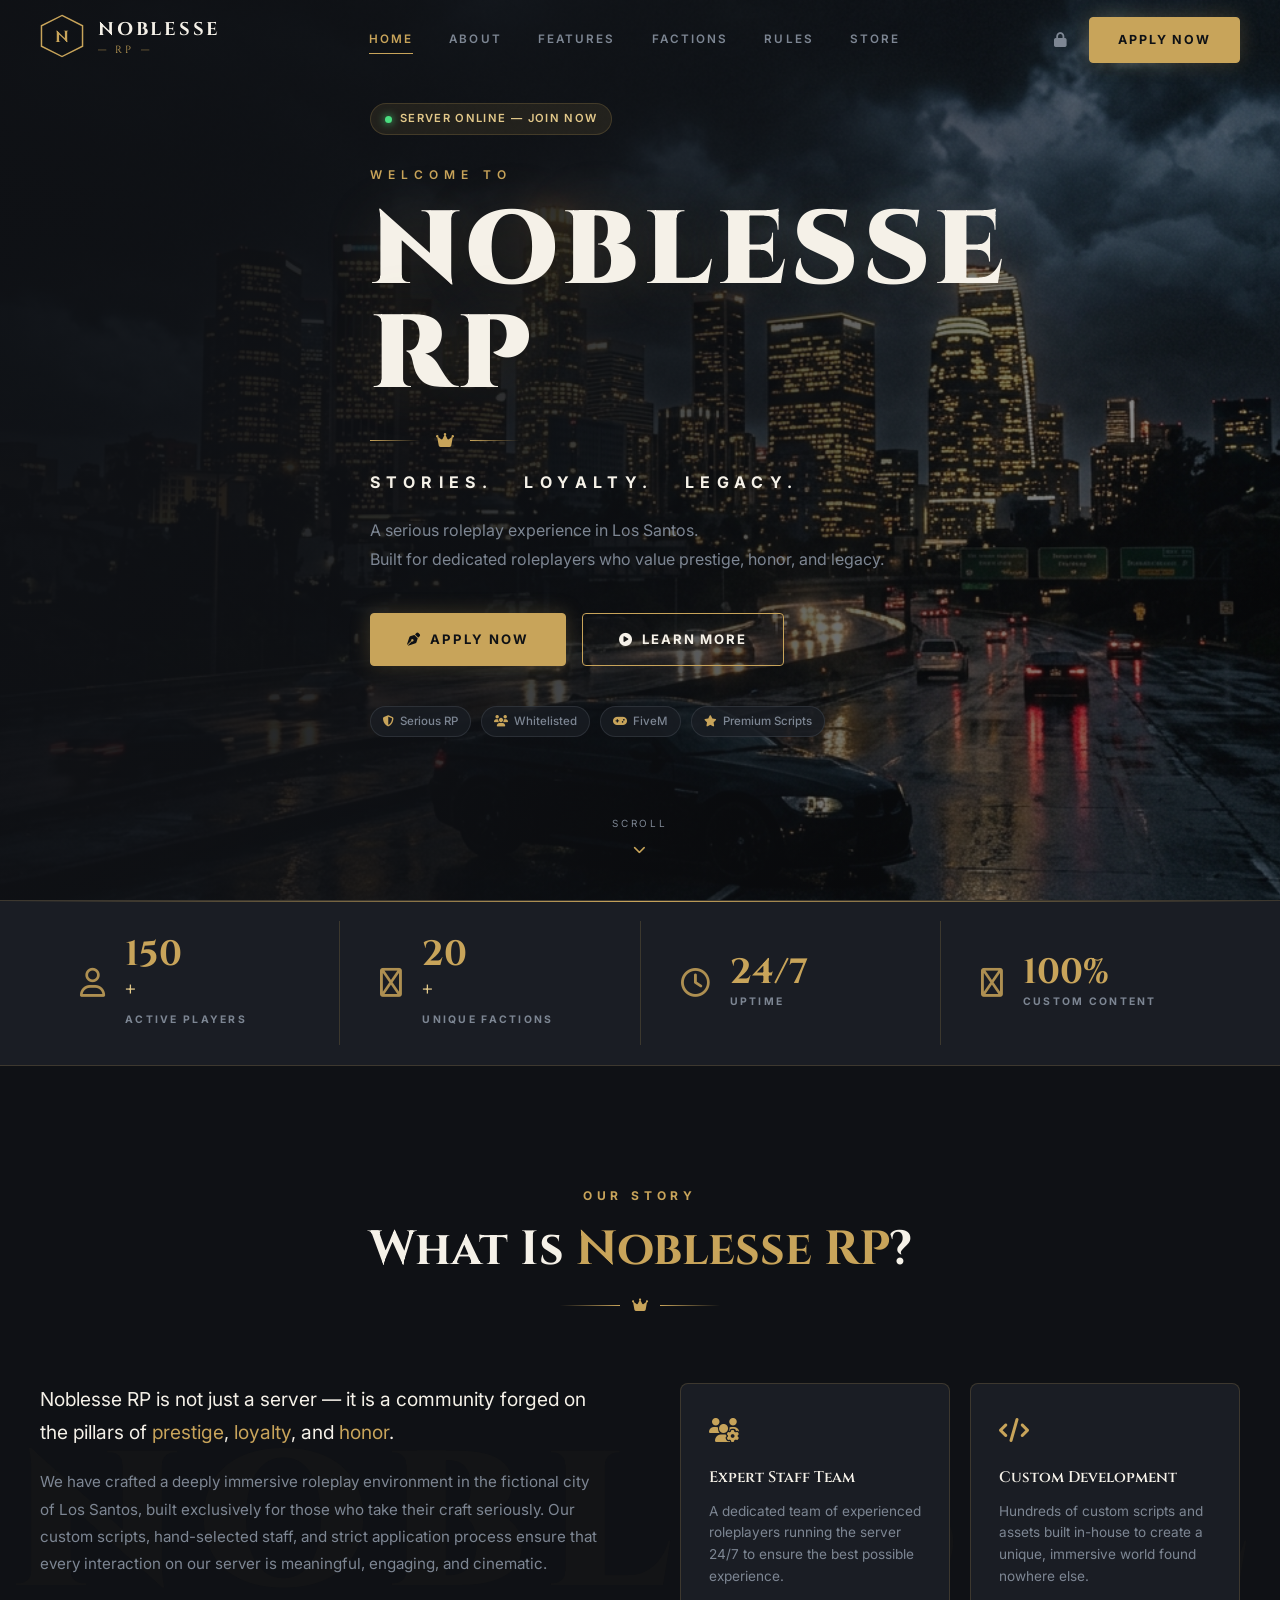
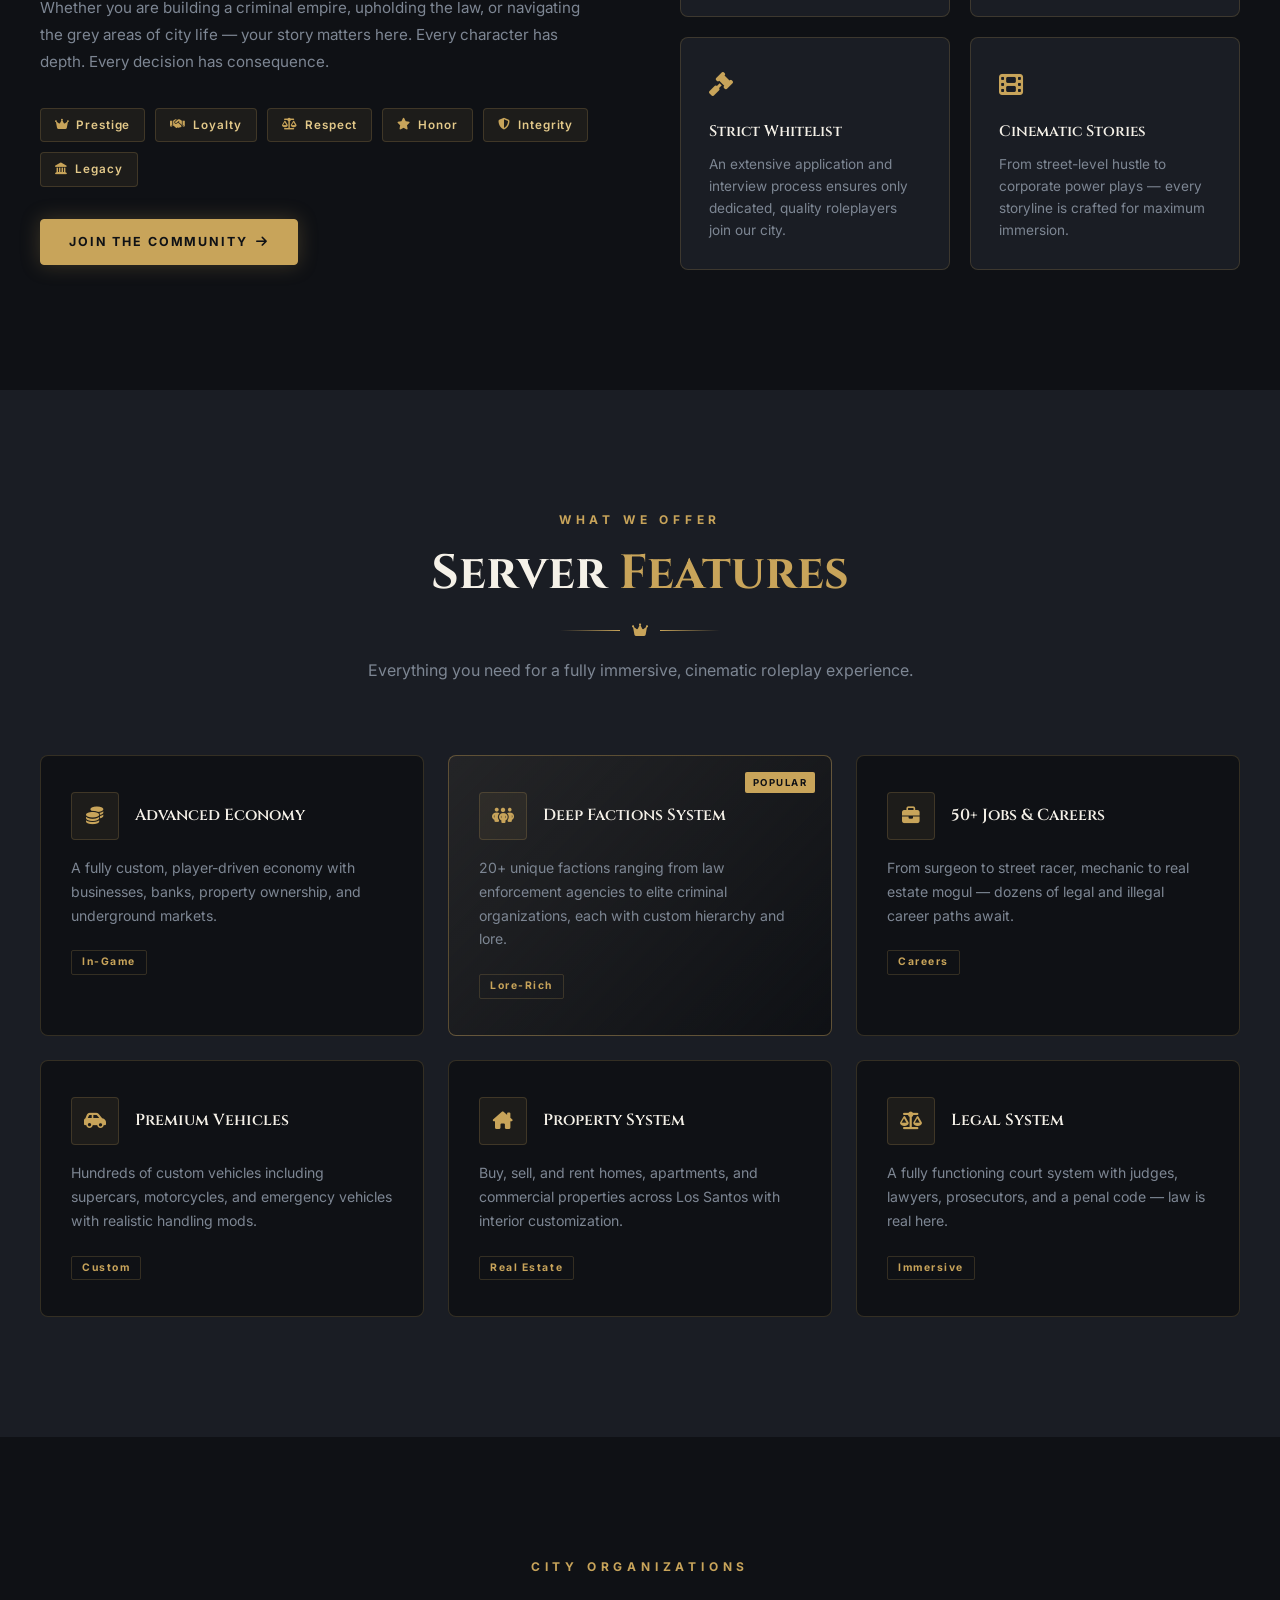
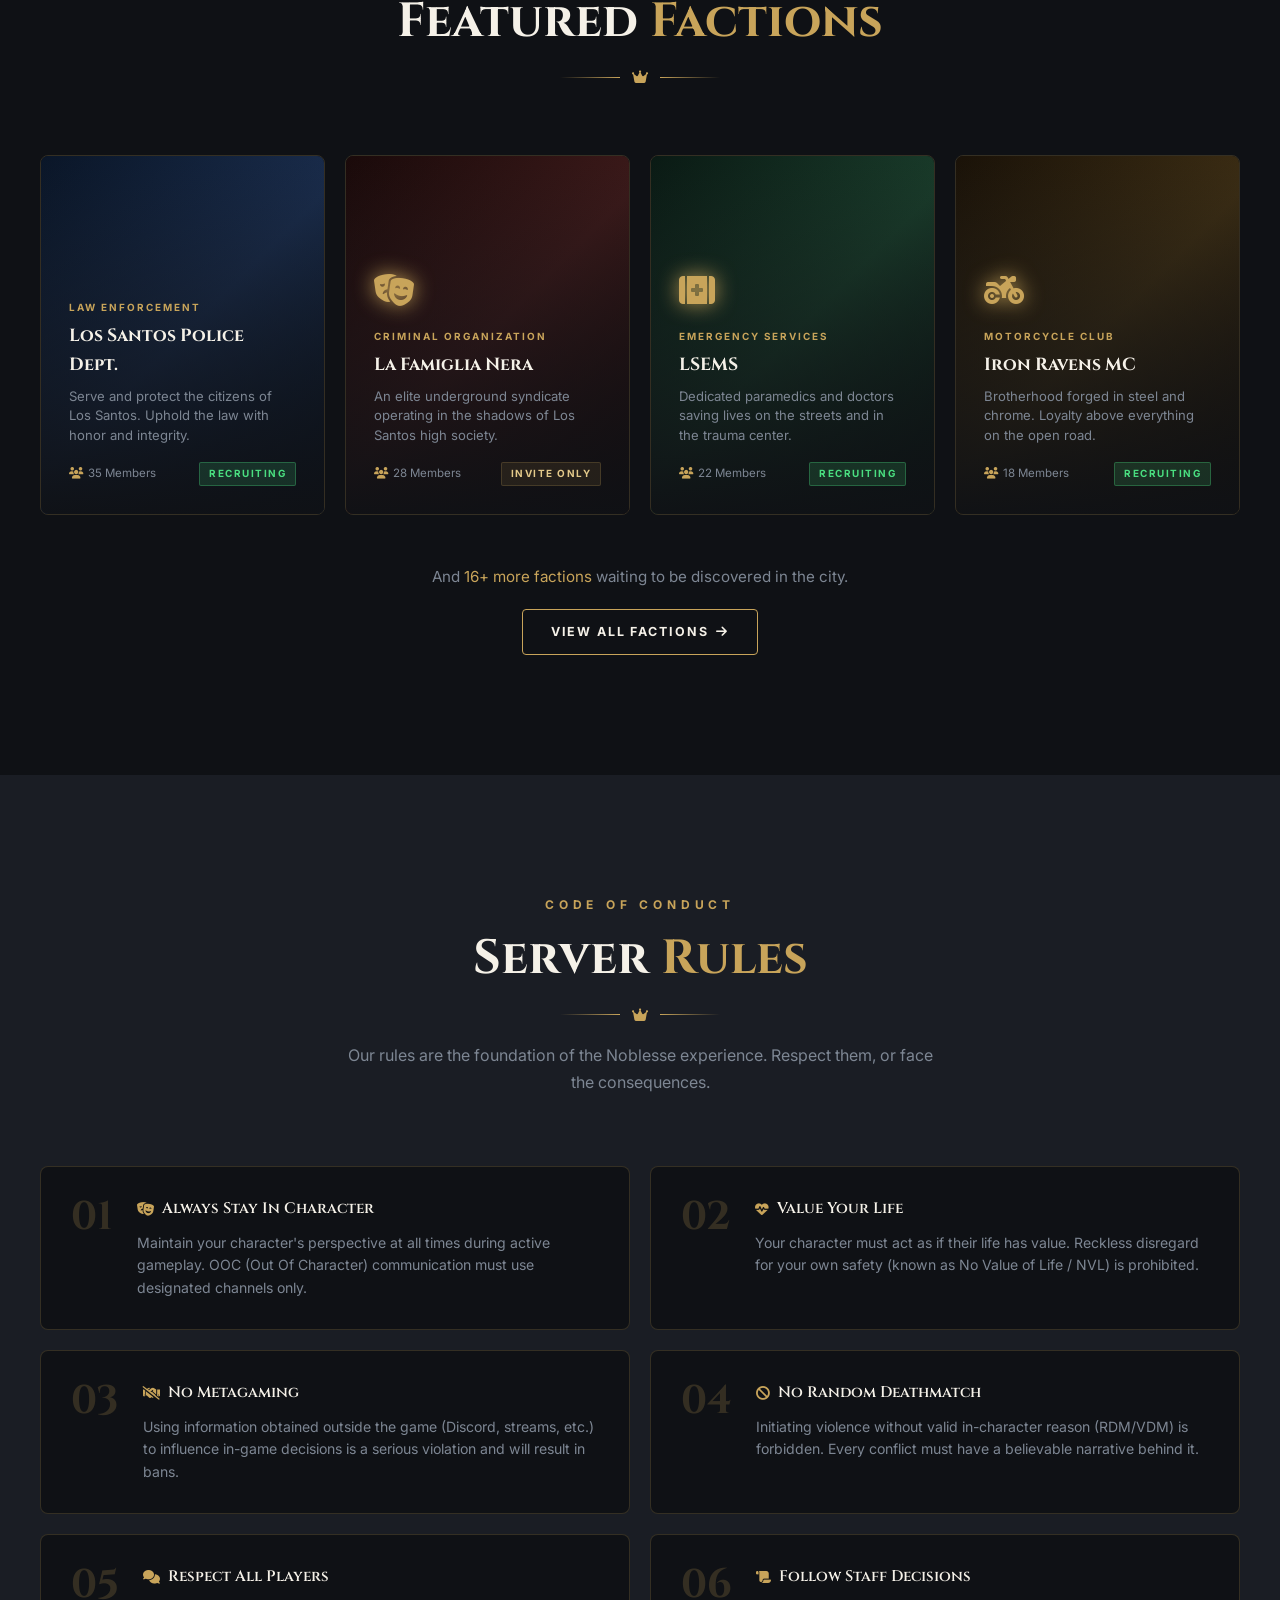
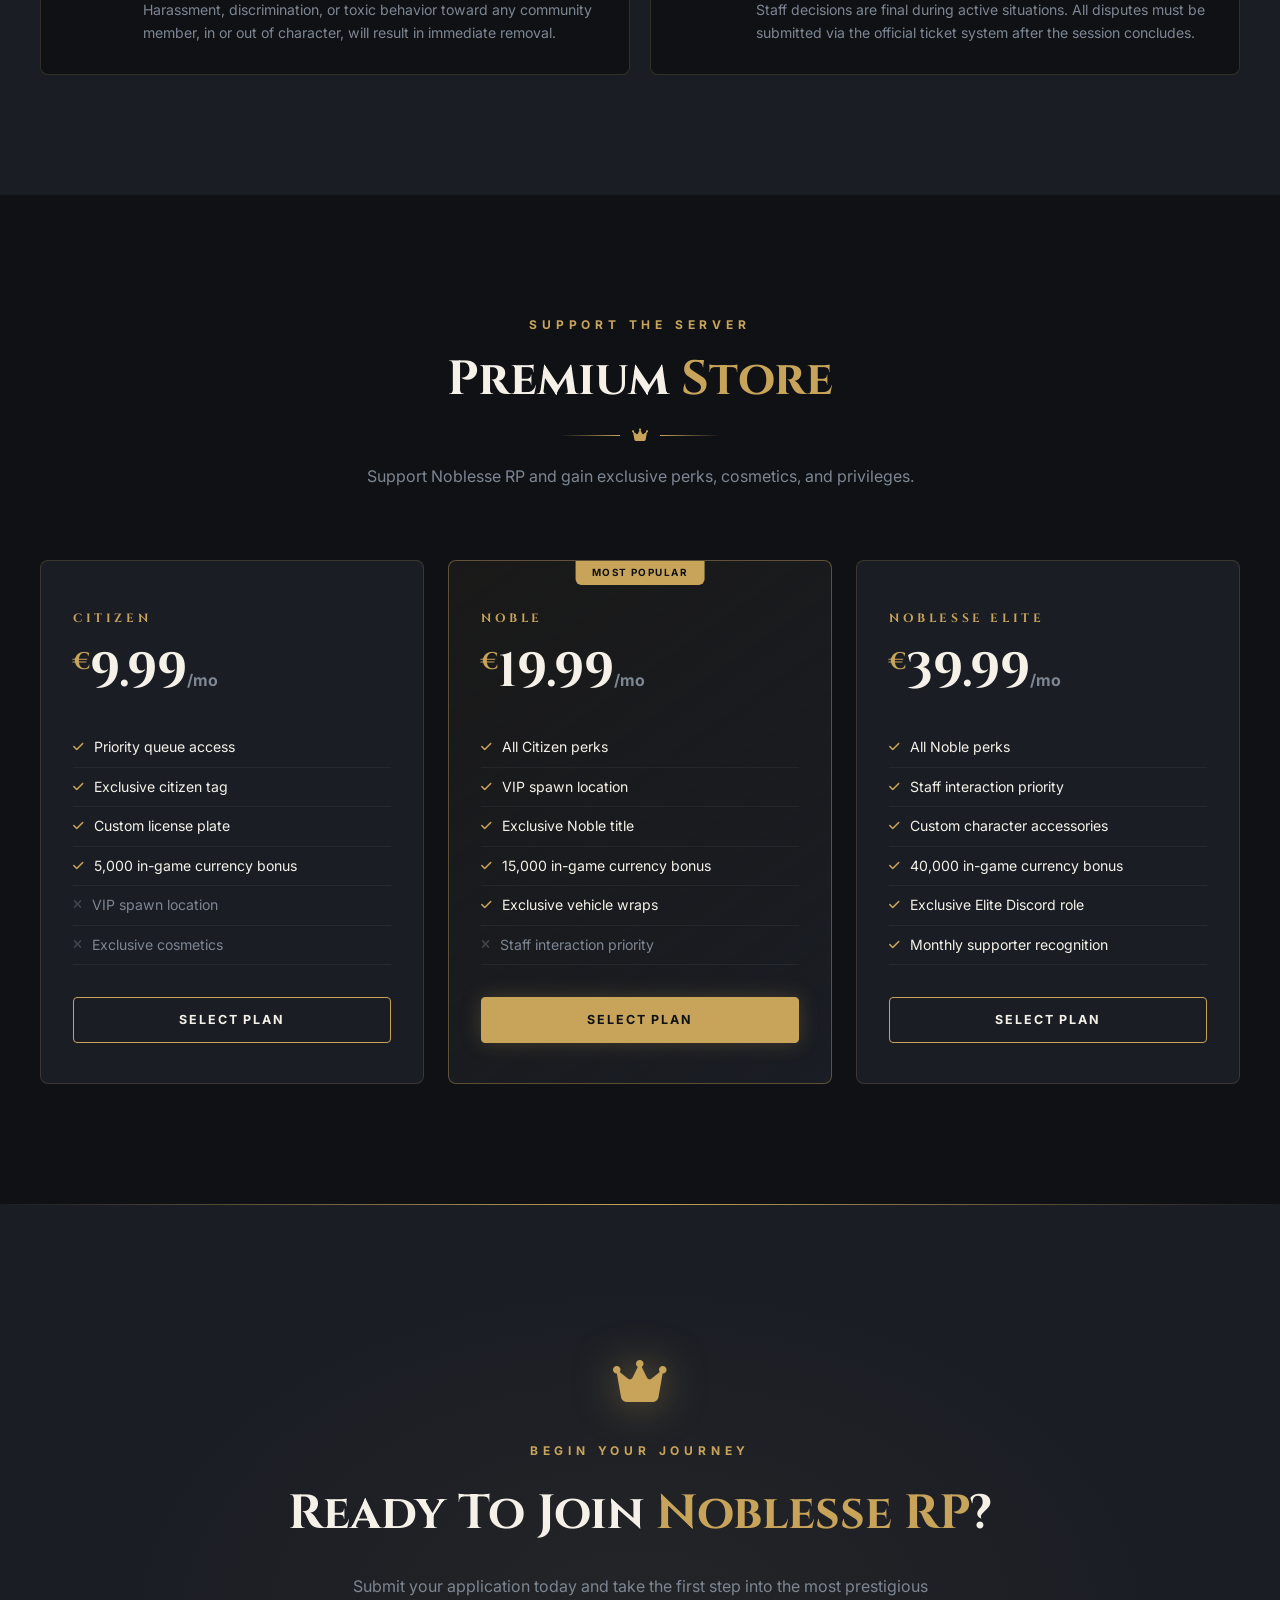
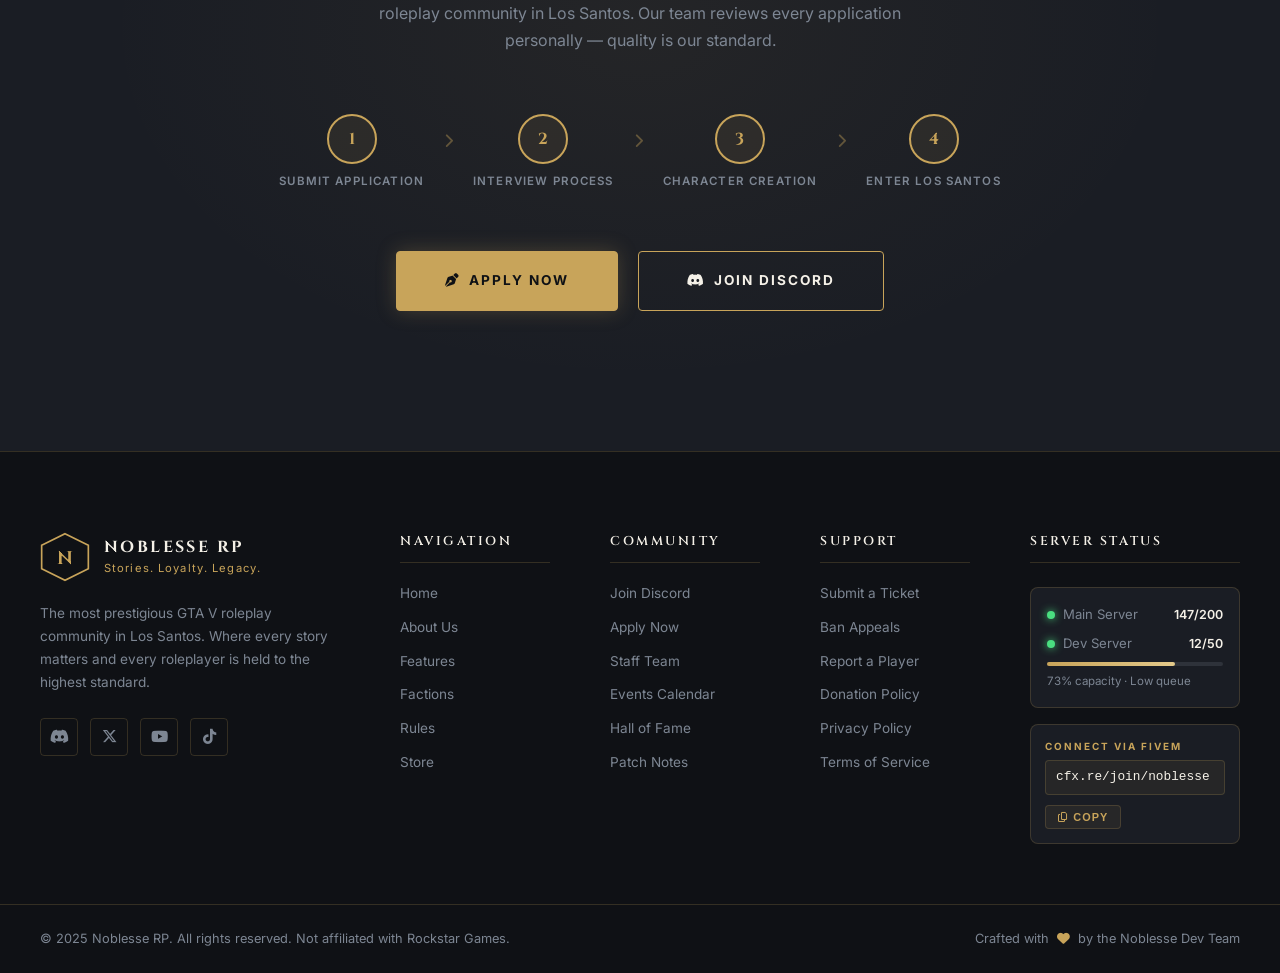
==== index.html @ 0d076b59 "Initial commit - NOBLESSE RP" ====
<!DOCTYPE html>
<html lang="en">
<head>
  <meta charset="UTF-8" />
  <meta name="viewport" content="width=device-width, initial-scale=1.0" />
  <title>NOBLESSE RP — Stories. Loyalty. Legacy.</title>
  <meta name="description" content="NOBLESSE RP — A serious, high-end GTA V roleplay community. Built for dedicated roleplayers who value prestige, loyalty, and legacy." />
  <meta name="keywords" content="GTA V roleplay, FiveM server, serious RP, Los Santos, NOBLESSE RP" />
  <meta property="og:title" content="NOBLESSE RP — Stories. Loyalty. Legacy." />
  <meta property="og:description" content="A serious roleplay experience in Los Santos. Built for dedicated roleplayers." />

  <!-- Google Fonts -->
  <link rel="preconnect" href="https://fonts.googleapis.com" />
  <link rel="preconnect" href="https://fonts.gstatic.com" crossorigin />
  <link href="https://fonts.googleapis.com/css2?family=Cinzel:wght@400;600;700;900&family=Inter:wght@300;400;500;600;700&display=swap" rel="stylesheet" />

  <!-- Font Awesome -->
  <link rel="stylesheet" href="https://cdnjs.cloudflare.com/ajax/libs/font-awesome/6.5.0/css/all.min.css" />

  <link rel="stylesheet" href="style.css" />
</head>
<body>

  <!-- ============ NAVBAR ============ -->
  <header class="navbar" id="navbar">
    <div class="nav-container">
      <!-- Logo -->
      <a href="index.html" class="nav-logo" id="home-logo">
        <div class="logo-icon">
          <svg viewBox="0 0 60 60" fill="none" xmlns="http://www.w3.org/2000/svg">
            <polygon points="30,2 58,16 58,44 30,58 2,44 2,16" stroke="#C8A45A" stroke-width="2" fill="none"/>
            <text x="50%" y="54%" dominant-baseline="middle" text-anchor="middle" font-family="Cinzel" font-size="22" font-weight="700" fill="#C8A45A">N</text>
          </svg>
        </div>
        <div class="logo-text">
          <span class="logo-main">NOBLESSE</span>
          <span class="logo-sub">— RP —</span>
        </div>
      </a>

      <!-- Center Nav Links -->
      <nav class="nav-links" id="nav-links">
        <a href="#home" class="nav-link active" id="nav-home">HOME</a>
        <a href="#about" class="nav-link" id="nav-about">ABOUT</a>
        <a href="#features" class="nav-link" id="nav-features">FEATURES</a>
        <a href="#factions" class="nav-link" id="nav-factions">FACTIONS</a>
        <a href="#rules" class="nav-link" id="nav-rules">RULES</a>
        <a href="#store" class="nav-link" id="nav-store">STORE</a>
      </nav>

      <!-- Right CTA -->
      <div class="nav-right">
        <a href="admin.html" class="nav-admin-link" id="nav-admin-link" title="Admin Panel">
          <i class="fa-solid fa-lock"></i>
        </a>
        <a href="#apply" class="btn btn-primary" id="nav-apply-btn">APPLY NOW</a>
      </div>

      <!-- Hamburger -->
      <button class="hamburger" id="hamburger-btn" aria-label="Toggle navigation">
        <span></span><span></span><span></span>
      </button>
    </div>
  </header>

  <!-- ============ HERO SECTION ============ -->
  <section class="hero" id="home">
    <div class="hero-bg">
      <div class="hero-overlay"></div>
      <div class="hero-particles" id="hero-particles"></div>
    </div>

    <div class="hero-content">
      <div class="hero-badge">
        <span class="badge-dot"></span>
        <span>SERVER ONLINE — JOIN NOW</span>
      </div>

      <p class="hero-subtitle" id="hero-welcome-text">WELCOME TO</p>
      <h1 class="hero-title" id="hero-main-title">NOBLESSE RP</h1>

      <div class="hero-divider">
        <span class="divider-line"></span>
        <i class="fa-solid fa-crown divider-icon"></i>
        <span class="divider-line"></span>
      </div>

      <p class="hero-slogan" id="hero-slogan">STORIES. &nbsp; LOYALTY. &nbsp; LEGACY.</p>
      <p class="hero-description" id="hero-description">
        A serious roleplay experience in Los Santos.<br />
        Built for dedicated roleplayers who value prestige, honor, and legacy.
      </p>

      <div class="hero-buttons">
        <a href="#apply" class="btn btn-primary btn-lg" id="hero-apply-btn">
          <i class="fa-solid fa-pen-nib"></i>
          APPLY NOW
        </a>
        <a href="#about" class="btn btn-outline btn-lg" id="hero-learn-btn">
          <i class="fa-solid fa-circle-play"></i>
          LEARN MORE
        </a>
      </div>

      <div class="hero-tags">
        <span class="tag"><i class="fa-solid fa-shield-halved"></i> Serious RP</span>
        <span class="tag"><i class="fa-solid fa-users"></i> Whitelisted</span>
        <span class="tag"><i class="fa-solid fa-gamepad"></i> FiveM</span>
        <span class="tag"><i class="fa-solid fa-star"></i> Premium Scripts</span>
      </div>
    </div>

    <!-- Scroll Indicator -->
    <div class="scroll-indicator" id="scroll-indicator">
      <span class="scroll-text">SCROLL</span>
      <div class="scroll-arrow">
        <i class="fa-solid fa-chevron-down"></i>
      </div>
    </div>
  </section>

  <!-- ============ STATS BAR ============ -->
  <section class="stats-bar" id="stats-bar">
    <div class="stats-container">
      <div class="stat-item" id="stat-players">
        <div class="stat-icon"><i class="fa-regular fa-user"></i></div>
        <div class="stat-info">
          <span class="stat-number" data-target="150">0</span><span class="stat-plus">+</span>
          <span class="stat-label">ACTIVE PLAYERS</span>
        </div>
      </div>
      <div class="stat-divider"></div>
      <div class="stat-item" id="stat-factions">
        <div class="stat-icon"><i class="fa-regular fa-shield"></i></div>
        <div class="stat-info">
          <span class="stat-number" data-target="20">0</span><span class="stat-plus">+</span>
          <span class="stat-label">UNIQUE FACTIONS</span>
        </div>
      </div>
      <div class="stat-divider"></div>
      <div class="stat-item" id="stat-uptime">
        <div class="stat-icon"><i class="fa-regular fa-clock"></i></div>
        <div class="stat-info">
          <span class="stat-number stat-text-val">24/7</span>
          <span class="stat-label">UPTIME</span>
        </div>
      </div>
      <div class="stat-divider"></div>
      <div class="stat-item" id="stat-content">
        <div class="stat-icon"><i class="fa-regular fa-box"></i></div>
        <div class="stat-info">
          <span class="stat-number stat-text-val">100%</span>
          <span class="stat-label">CUSTOM CONTENT</span>
        </div>
      </div>
    </div>
  </section>

  <!-- ============ ABOUT SECTION ============ -->
  <section class="about-section" id="about">
    <div class="section-container">
      <div class="section-header">
        <p class="section-eyebrow">OUR STORY</p>
        <h2 class="section-title">What Is <span class="gold-text">Noblesse RP</span>?</h2>
        <div class="title-underline"><span></span><i class="fa-solid fa-crown"></i><span></span></div>
      </div>

      <div class="about-grid">
        <div class="about-text">
          <p class="about-lead">
            Noblesse RP is not just a server — it is a community forged on the pillars of <span class="gold-text">prestige</span>, <span class="gold-text">loyalty</span>, and <span class="gold-text">honor</span>.
          </p>
          <p class="about-body">
            We have crafted a deeply immersive roleplay environment in the fictional city of Los Santos, built exclusively for those who take their craft seriously. Our custom scripts, hand-selected staff, and strict application process ensure that every interaction on our server is meaningful, engaging, and cinematic.
          </p>
          <p class="about-body">
            Whether you are building a criminal empire, upholding the law, or navigating the grey areas of city life — your story matters here. Every character has depth. Every decision has consequence.
          </p>
          <div class="about-values">
            <div class="value-chip" id="val-prestige"><i class="fa-solid fa-crown"></i> Prestige</div>
            <div class="value-chip" id="val-loyalty"><i class="fa-solid fa-handshake"></i> Loyalty</div>
            <div class="value-chip" id="val-respect"><i class="fa-solid fa-scale-balanced"></i> Respect</div>
            <div class="value-chip" id="val-honor"><i class="fa-solid fa-star"></i> Honor</div>
            <div class="value-chip" id="val-integrity"><i class="fa-solid fa-shield-halved"></i> Integrity</div>
            <div class="value-chip" id="val-legacy"><i class="fa-solid fa-landmark"></i> Legacy</div>
          </div>
          <a href="#apply" class="btn btn-primary" id="about-apply-btn">JOIN THE COMMUNITY <i class="fa-solid fa-arrow-right"></i></a>
        </div>

        <div class="about-cards">
          <div class="about-card" id="about-card-1">
            <div class="about-card-icon"><i class="fa-solid fa-users-gear"></i></div>
            <h3>Expert Staff Team</h3>
            <p>A dedicated team of experienced roleplayers running the server 24/7 to ensure the best possible experience.</p>
          </div>
          <div class="about-card" id="about-card-2">
            <div class="about-card-icon"><i class="fa-solid fa-code"></i></div>
            <h3>Custom Development</h3>
            <p>Hundreds of custom scripts and assets built in-house to create a unique, immersive world found nowhere else.</p>
          </div>
          <div class="about-card" id="about-card-3">
            <div class="about-card-icon"><i class="fa-solid fa-gavel"></i></div>
            <h3>Strict Whitelist</h3>
            <p>An extensive application and interview process ensures only dedicated, quality roleplayers join our city.</p>
          </div>
          <div class="about-card" id="about-card-4">
            <div class="about-card-icon"><i class="fa-solid fa-film"></i></div>
            <h3>Cinematic Stories</h3>
            <p>From street-level hustle to corporate power plays — every storyline is crafted for maximum immersion.</p>
          </div>
        </div>
      </div>
    </div>
  </section>

  <!-- ============ FEATURES SECTION ============ -->
  <section class="features-section" id="features">
    <div class="section-container">
      <div class="section-header">
        <p class="section-eyebrow">WHAT WE OFFER</p>
        <h2 class="section-title">Server <span class="gold-text">Features</span></h2>
        <div class="title-underline"><span></span><i class="fa-solid fa-crown"></i><span></span></div>
        <p class="section-description">Everything you need for a fully immersive, cinematic roleplay experience.</p>
      </div>

      <div class="features-grid">
        <div class="feature-card" id="feat-economy">
          <div class="feature-card-header">
            <div class="feature-icon"><i class="fa-solid fa-coins"></i></div>
            <h3>Advanced Economy</h3>
          </div>
          <p>A fully custom, player-driven economy with businesses, banks, property ownership, and underground markets.</p>
          <div class="feature-tag">In-Game</div>
        </div>

        <div class="feature-card featured" id="feat-factions">
          <div class="feature-card-badge">POPULAR</div>
          <div class="feature-card-header">
            <div class="feature-icon"><i class="fa-solid fa-people-group"></i></div>
            <h3>Deep Factions System</h3>
          </div>
          <p>20+ unique factions ranging from law enforcement agencies to elite criminal organizations, each with custom hierarchy and lore.</p>
          <div class="feature-tag">Lore-Rich</div>
        </div>

        <div class="feature-card" id="feat-jobs">
          <div class="feature-card-header">
            <div class="feature-icon"><i class="fa-solid fa-briefcase"></i></div>
            <h3>50+ Jobs & Careers</h3>
          </div>
          <p>From surgeon to street racer, mechanic to real estate mogul — dozens of legal and illegal career paths await.</p>
          <div class="feature-tag">Careers</div>
        </div>

        <div class="feature-card" id="feat-vehicles">
          <div class="feature-card-header">
            <div class="feature-icon"><i class="fa-solid fa-car-side"></i></div>
            <h3>Premium Vehicles</h3>
          </div>
          <p>Hundreds of custom vehicles including supercars, motorcycles, and emergency vehicles with realistic handling mods.</p>
          <div class="feature-tag">Custom</div>
        </div>

        <div class="feature-card" id="feat-housing">
          <div class="feature-card-header">
            <div class="feature-icon"><i class="fa-solid fa-house-chimney"></i></div>
            <h3>Property System</h3>
          </div>
          <p>Buy, sell, and rent homes, apartments, and commercial properties across Los Santos with interior customization.</p>
          <div class="feature-tag">Real Estate</div>
        </div>

        <div class="feature-card" id="feat-legal">
          <div class="feature-card-header">
            <div class="feature-icon"><i class="fa-solid fa-scale-balanced"></i></div>
            <h3>Legal System</h3>
          </div>
          <p>A fully functioning court system with judges, lawyers, prosecutors, and a penal code — law is real here.</p>
          <div class="feature-tag">Immersive</div>
        </div>
      </div>
    </div>
  </section>

  <!-- ============ FACTIONS SECTION ============ -->
  <section class="factions-section" id="factions">
    <div class="section-container">
      <div class="section-header">
        <p class="section-eyebrow">CITY ORGANIZATIONS</p>
        <h2 class="section-title">Featured <span class="gold-text">Factions</span></h2>
        <div class="title-underline"><span></span><i class="fa-solid fa-crown"></i><span></span></div>
      </div>

      <div class="factions-grid">
        <div class="faction-card" id="faction-lspd">
          <div class="faction-bg faction-law"></div>
          <div class="faction-content">
            <div class="faction-icon"><i class="fa-solid fa-shield-badge"></i></div>
            <span class="faction-type">LAW ENFORCEMENT</span>
            <h3>Los Santos Police Dept.</h3>
            <p>Serve and protect the citizens of Los Santos. Uphold the law with honor and integrity.</p>
            <div class="faction-footer">
              <span class="faction-members"><i class="fa-solid fa-users"></i> 35 Members</span>
              <span class="faction-status open">RECRUITING</span>
            </div>
          </div>
        </div>

        <div class="faction-card" id="faction-mafia">
          <div class="faction-bg faction-crime"></div>
          <div class="faction-content">
            <div class="faction-icon"><i class="fa-solid fa-masks-theater"></i></div>
            <span class="faction-type">CRIMINAL ORGANIZATION</span>
            <h3>La Famiglia Nera</h3>
            <p>An elite underground syndicate operating in the shadows of Los Santos high society.</p>
            <div class="faction-footer">
              <span class="faction-members"><i class="fa-solid fa-users"></i> 28 Members</span>
              <span class="faction-status closed">INVITE ONLY</span>
            </div>
          </div>
        </div>

        <div class="faction-card" id="faction-ems">
          <div class="faction-bg faction-medical"></div>
          <div class="faction-content">
            <div class="faction-icon"><i class="fa-solid fa-kit-medical"></i></div>
            <span class="faction-type">EMERGENCY SERVICES</span>
            <h3>LSEMS</h3>
            <p>Dedicated paramedics and doctors saving lives on the streets and in the trauma center.</p>
            <div class="faction-footer">
              <span class="faction-members"><i class="fa-solid fa-users"></i> 22 Members</span>
              <span class="faction-status open">RECRUITING</span>
            </div>
          </div>
        </div>

        <div class="faction-card" id="faction-biker">
          <div class="faction-bg faction-biker"></div>
          <div class="faction-content">
            <div class="faction-icon"><i class="fa-solid fa-motorcycle"></i></div>
            <span class="faction-type">MOTORCYCLE CLUB</span>
            <h3>Iron Ravens MC</h3>
            <p>Brotherhood forged in steel and chrome. Loyalty above everything on the open road.</p>
            <div class="faction-footer">
              <span class="faction-members"><i class="fa-solid fa-users"></i> 18 Members</span>
              <span class="faction-status open">RECRUITING</span>
            </div>
          </div>
        </div>
      </div>

      <div class="factions-cta">
        <p>And <span class="gold-text">16+ more factions</span> waiting to be discovered in the city.</p>
        <a href="#apply" class="btn btn-outline" id="factions-apply-btn">VIEW ALL FACTIONS <i class="fa-solid fa-arrow-right"></i></a>
      </div>
    </div>
  </section>

  <!-- ============ RULES SECTION ============ -->
  <section class="rules-section" id="rules">
    <div class="section-container">
      <div class="section-header">
        <p class="section-eyebrow">CODE OF CONDUCT</p>
        <h2 class="section-title">Server <span class="gold-text">Rules</span></h2>
        <div class="title-underline"><span></span><i class="fa-solid fa-crown"></i><span></span></div>
        <p class="section-description">Our rules are the foundation of the Noblesse experience. Respect them, or face the consequences.</p>
      </div>

      <div class="rules-grid">
        <div class="rule-card" id="rule-1">
          <span class="rule-number">01</span>
          <div class="rule-body">
            <h3><i class="fa-solid fa-theater-masks"></i> Always Stay In Character</h3>
            <p>Maintain your character's perspective at all times during active gameplay. OOC (Out Of Character) communication must use designated channels only.</p>
          </div>
        </div>
        <div class="rule-card" id="rule-2">
          <span class="rule-number">02</span>
          <div class="rule-body">
            <h3><i class="fa-solid fa-heart-pulse"></i> Value Your Life</h3>
            <p>Your character must act as if their life has value. Reckless disregard for your own safety (known as No Value of Life / NVL) is prohibited.</p>
          </div>
        </div>
        <div class="rule-card" id="rule-3">
          <span class="rule-number">03</span>
          <div class="rule-body">
            <h3><i class="fa-solid fa-handshake-slash"></i> No Metagaming</h3>
            <p>Using information obtained outside the game (Discord, streams, etc.) to influence in-game decisions is a serious violation and will result in bans.</p>
          </div>
        </div>
        <div class="rule-card" id="rule-4">
          <span class="rule-number">04</span>
          <div class="rule-body">
            <h3><i class="fa-solid fa-ban"></i> No Random Deathmatch</h3>
            <p>Initiating violence without valid in-character reason (RDM/VDM) is forbidden. Every conflict must have a believable narrative behind it.</p>
          </div>
        </div>
        <div class="rule-card" id="rule-5">
          <span class="rule-number">05</span>
          <div class="rule-body">
            <h3><i class="fa-solid fa-comments"></i> Respect All Players</h3>
            <p>Harassment, discrimination, or toxic behavior toward any community member, in or out of character, will result in immediate removal.</p>
          </div>
        </div>
        <div class="rule-card" id="rule-6">
          <span class="rule-number">06</span>
          <div class="rule-body">
            <h3><i class="fa-solid fa-scroll"></i> Follow Staff Decisions</h3>
            <p>Staff decisions are final during active situations. All disputes must be submitted via the official ticket system after the session concludes.</p>
          </div>
        </div>
      </div>
    </div>
  </section>

  <!-- ============ STORE SECTION ============ -->
  <section class="store-section" id="store">
    <div class="section-container">
      <div class="section-header">
        <p class="section-eyebrow">SUPPORT THE SERVER</p>
        <h2 class="section-title">Premium <span class="gold-text">Store</span></h2>
        <div class="title-underline"><span></span><i class="fa-solid fa-crown"></i><span></span></div>
        <p class="section-description">Support Noblesse RP and gain exclusive perks, cosmetics, and privileges.</p>
      </div>

      <div class="store-grid">
        <div class="store-card" id="store-basic">
          <div class="store-tier">CITIZEN</div>
          <div class="store-price"><span class="currency">€</span>9.99<span class="period">/mo</span></div>
          <ul class="store-perks">
            <li><i class="fa-solid fa-check"></i> Priority queue access</li>
            <li><i class="fa-solid fa-check"></i> Exclusive citizen tag</li>
            <li><i class="fa-solid fa-check"></i> Custom license plate</li>
            <li><i class="fa-solid fa-check"></i> 5,000 in-game currency bonus</li>
            <li class="disabled"><i class="fa-solid fa-xmark"></i> VIP spawn location</li>
            <li class="disabled"><i class="fa-solid fa-xmark"></i> Exclusive cosmetics</li>
          </ul>
          <a href="#" class="btn btn-outline store-btn" id="store-basic-btn">SELECT PLAN</a>
        </div>

        <div class="store-card featured" id="store-noble">
          <div class="store-popular-badge">MOST POPULAR</div>
          <div class="store-tier">NOBLE</div>
          <div class="store-price"><span class="currency">€</span>19.99<span class="period">/mo</span></div>
          <ul class="store-perks">
            <li><i class="fa-solid fa-check"></i> All Citizen perks</li>
            <li><i class="fa-solid fa-check"></i> VIP spawn location</li>
            <li><i class="fa-solid fa-check"></i> Exclusive Noble title</li>
            <li><i class="fa-solid fa-check"></i> 15,000 in-game currency bonus</li>
            <li><i class="fa-solid fa-check"></i> Exclusive vehicle wraps</li>
            <li class="disabled"><i class="fa-solid fa-xmark"></i> Staff interaction priority</li>
          </ul>
          <a href="#" class="btn btn-primary store-btn" id="store-noble-btn">SELECT PLAN</a>
        </div>

        <div class="store-card" id="store-elite">
          <div class="store-tier">NOBLESSE ELITE</div>
          <div class="store-price"><span class="currency">€</span>39.99<span class="period">/mo</span></div>
          <ul class="store-perks">
            <li><i class="fa-solid fa-check"></i> All Noble perks</li>
            <li><i class="fa-solid fa-check"></i> Staff interaction priority</li>
            <li><i class="fa-solid fa-check"></i> Custom character accessories</li>
            <li><i class="fa-solid fa-check"></i> 40,000 in-game currency bonus</li>
            <li><i class="fa-solid fa-check"></i> Exclusive Elite Discord role</li>
            <li><i class="fa-solid fa-check"></i> Monthly supporter recognition</li>
          </ul>
          <a href="#" class="btn btn-outline store-btn" id="store-elite-btn">SELECT PLAN</a>
        </div>
      </div>
    </div>
  </section>

  <!-- ============ APPLY SECTION ============ -->
  <section class="apply-section" id="apply">
    <div class="apply-bg-overlay"></div>
    <div class="section-container apply-content">
      <div class="apply-icon"><i class="fa-solid fa-crown"></i></div>
      <p class="section-eyebrow">BEGIN YOUR JOURNEY</p>
      <h2 class="apply-title">Ready To Join <span class="gold-text">Noblesse RP</span>?</h2>
      <p class="apply-description">
        Submit your application today and take the first step into the most prestigious roleplay community in Los Santos.
        Our team reviews every application personally — quality is our standard.
      </p>
      <div class="apply-steps">
        <div class="apply-step" id="step-1">
          <span class="step-num">1</span>
          <span class="step-label">Submit Application</span>
        </div>
        <div class="apply-step-arrow"><i class="fa-solid fa-chevron-right"></i></div>
        <div class="apply-step" id="step-2">
          <span class="step-num">2</span>
          <span class="step-label">Interview Process</span>
        </div>
        <div class="apply-step-arrow"><i class="fa-solid fa-chevron-right"></i></div>
        <div class="apply-step" id="step-3">
          <span class="step-num">3</span>
          <span class="step-label">Character Creation</span>
        </div>
        <div class="apply-step-arrow"><i class="fa-solid fa-chevron-right"></i></div>
        <div class="apply-step" id="step-4">
          <span class="step-num">4</span>
          <span class="step-label">Enter Los Santos</span>
        </div>
      </div>
      <div class="apply-buttons">
        <a href="#" class="btn btn-primary btn-xl" id="apply-main-btn">
          <i class="fa-solid fa-pen-nib"></i> APPLY NOW
        </a>
        <a href="#" class="btn btn-outline btn-xl" id="apply-discord-btn">
          <i class="fa-brands fa-discord"></i> JOIN DISCORD
        </a>
      </div>
    </div>
  </section>

  <!-- ============ FOOTER ============ -->
  <footer class="footer" id="footer">
    <div class="footer-top">
      <div class="footer-container">
        <div class="footer-brand">
          <div class="footer-logo">
            <svg viewBox="0 0 60 60" fill="none" xmlns="http://www.w3.org/2000/svg" width="50">
              <polygon points="30,2 58,16 58,44 30,58 2,44 2,16" stroke="#C8A45A" stroke-width="2" fill="none"/>
              <text x="50%" y="54%" dominant-baseline="middle" text-anchor="middle" font-family="Cinzel" font-size="22" font-weight="700" fill="#C8A45A">N</text>
            </svg>
            <div>
              <span class="footer-logo-main">NOBLESSE RP</span>
              <span class="footer-logo-sub">Stories. Loyalty. Legacy.</span>
            </div>
          </div>
          <p class="footer-tagline">The most prestigious GTA V roleplay community in Los Santos. Where every story matters and every roleplayer is held to the highest standard.</p>
          <div class="footer-socials">
            <a href="#" class="social-link" id="social-discord" title="Discord"><i class="fa-brands fa-discord"></i></a>
            <a href="#" class="social-link" id="social-twitter" title="Twitter"><i class="fa-brands fa-x-twitter"></i></a>
            <a href="#" class="social-link" id="social-youtube" title="YouTube"><i class="fa-brands fa-youtube"></i></a>
            <a href="#" class="social-link" id="social-tiktok" title="TikTok"><i class="fa-brands fa-tiktok"></i></a>
          </div>
        </div>

        <div class="footer-links-group">
          <h4>Navigation</h4>
          <a href="#home">Home</a>
          <a href="#about">About Us</a>
          <a href="#features">Features</a>
          <a href="#factions">Factions</a>
          <a href="#rules">Rules</a>
          <a href="#store">Store</a>
        </div>

        <div class="footer-links-group">
          <h4>Community</h4>
          <a href="#">Join Discord</a>
          <a href="#">Apply Now</a>
          <a href="#">Staff Team</a>
          <a href="#">Events Calendar</a>
          <a href="#">Hall of Fame</a>
          <a href="#">Patch Notes</a>
        </div>

        <div class="footer-links-group">
          <h4>Support</h4>
          <a href="#">Submit a Ticket</a>
          <a href="#">Ban Appeals</a>
          <a href="#">Report a Player</a>
          <a href="#">Donation Policy</a>
          <a href="#">Privacy Policy</a>
          <a href="#">Terms of Service</a>
        </div>

        <div class="footer-server-info">
          <h4>Server Status</h4>
          <div class="server-status-card">
            <div class="status-row">
              <span class="status-indicator online"></span>
              <span>Main Server</span>
              <span class="status-count">147/200</span>
            </div>
            <div class="status-row">
              <span class="status-indicator online"></span>
              <span>Dev Server</span>
              <span class="status-count">12/50</span>
            </div>
            <div class="status-bar-wrap">
              <div class="status-bar-fill" style="width:73%"></div>
            </div>
            <p class="status-note">73% capacity · Low queue</p>
          </div>
          <div class="connect-box">
            <span class="connect-label">CONNECT VIA FIVEM</span>
            <code class="connect-code">cfx.re/join/noblesse</code>
            <button class="copy-btn" id="copy-connect-btn" onclick="copyConnect()"><i class="fa-regular fa-copy"></i> COPY</button>
          </div>
        </div>
      </div>
    </div>

    <div class="footer-bottom">
      <div class="footer-container footer-bottom-inner">
        <p>&copy; 2025 Noblesse RP. All rights reserved. Not affiliated with Rockstar Games.</p>
        <p class="footer-credits">Crafted with <i class="fa-solid fa-heart" style="color:#C8A45A"></i> by the Noblesse Dev Team</p>
      </div>
    </div>
  </footer>

  <!-- Back to top button -->
  <button class="back-to-top" id="back-to-top" onclick="window.scrollTo({top:0, behavior:'smooth'})" title="Back to top">
    <i class="fa-solid fa-chevron-up"></i>
  </button>

  <script src="main.js"></script>
</body>
</html>
---- style.css ----
/* ============================================================
   NOBLESSE RP — Main Stylesheet
   Color Palette:
   #0F1115 — Rich Black (Background)
   #1A1D24 — Charcoal (Cards / Secondary BG)
   #C8A45A — Gold (Primary Accent)
   #E3C98A — Antique Gold (Secondary Accent)
   #F5F1E8 — Ivory (Text / Headings)
   #7D8693 — Slate Gray (Muted / Paragraphs)
   Fonts: Cinzel (headings) | Inter (body)
   ============================================================ */

/* ===== CSS VARIABLES ===== */
:root {
  --bg:         #0F1115;
  --bg-2:       #1A1D24;
  --gold:       #C8A45A;
  --gold-light: #E3C98A;
  --ivory:      #F5F1E8;
  --slate:      #7D8693;
  --border:     rgba(200,164,90,0.2);
  --border-hover: rgba(200,164,90,0.5);
  --font-heading: 'Cinzel', serif;
  --font-body:    'Inter', sans-serif;
  --transition:  all 0.3s cubic-bezier(0.4, 0, 0.2, 1);
  --shadow-gold: 0 0 30px rgba(200,164,90,0.12);
  --shadow-card: 0 8px 40px rgba(0,0,0,0.5);
  --radius:      4px;
  --radius-lg:   8px;
}

/* ===== RESET & BASE ===== */
*, *::before, *::after { box-sizing: border-box; margin: 0; padding: 0; }

html {
  scroll-behavior: smooth;
  scrollbar-width: thin;
  scrollbar-color: var(--gold) var(--bg-2);
}
html::-webkit-scrollbar { width: 6px; }
html::-webkit-scrollbar-track { background: var(--bg-2); }
html::-webkit-scrollbar-thumb { background: var(--gold); border-radius: 3px; }

body {
  font-family: var(--font-body);
  background: var(--bg);
  color: var(--ivory);
  line-height: 1.6;
  overflow-x: hidden;
}

img { max-width: 100%; display: block; }
a { text-decoration: none; color: inherit; }
ul { list-style: none; }
button { cursor: pointer; border: none; background: none; }

/* ===== UTILITIES ===== */
.gold-text { color: var(--gold); }
.section-container {
  max-width: 1280px;
  margin: 0 auto;
  padding: 0 40px;
}
.section-header { text-align: center; margin-bottom: 70px; }
.section-eyebrow {
  font-family: var(--font-body);
  font-size: 0.75rem;
  font-weight: 700;
  letter-spacing: 0.4em;
  color: var(--gold);
  text-transform: uppercase;
  margin-bottom: 16px;
}
.section-title {
  font-family: var(--font-heading);
  font-size: clamp(2rem, 4vw, 3rem);
  font-weight: 700;
  color: var(--ivory);
  margin-bottom: 20px;
  line-height: 1.2;
}
.section-description {
  font-size: 1rem;
  color: var(--slate);
  max-width: 600px;
  margin: 0 auto;
  line-height: 1.7;
}
.title-underline {
  display: flex;
  align-items: center;
  justify-content: center;
  gap: 12px;
  margin-bottom: 20px;
}
.title-underline span {
  height: 1px;
  width: 60px;
  background: linear-gradient(90deg, transparent, var(--gold));
}
.title-underline span:last-child {
  background: linear-gradient(90deg, var(--gold), transparent);
}
.title-underline i { color: var(--gold); font-size: 0.9rem; }

/* ===== BUTTONS ===== */
.btn {
  display: inline-flex;
  align-items: center;
  gap: 8px;
  font-family: var(--font-body);
  font-size: 0.78rem;
  font-weight: 700;
  letter-spacing: 0.15em;
  text-transform: uppercase;
  padding: 12px 28px;
  border-radius: var(--radius);
  transition: var(--transition);
  white-space: nowrap;
  position: relative;
  overflow: hidden;
}
.btn::after {
  content: '';
  position: absolute;
  inset: 0;
  background: rgba(255,255,255,0.05);
  opacity: 0;
  transition: opacity 0.3s;
}
.btn:hover::after { opacity: 1; }

.btn-primary {
  background: var(--gold);
  color: var(--bg);
  border: 1px solid var(--gold);
  box-shadow: 0 0 20px rgba(200,164,90,0.25);
}
.btn-primary:hover {
  background: var(--gold-light);
  box-shadow: 0 0 35px rgba(200,164,90,0.4);
  transform: translateY(-2px);
}
.btn-outline {
  background: transparent;
  color: var(--ivory);
  border: 1px solid var(--gold);
}
.btn-outline:hover {
  background: rgba(200,164,90,0.08);
  box-shadow: 0 0 20px rgba(200,164,90,0.2);
  transform: translateY(-2px);
}
.btn-lg { padding: 15px 36px; font-size: 0.82rem; }
.btn-xl { padding: 18px 48px; font-size: 0.85rem; }

/* ===== NAVBAR ===== */
.navbar {
  position: fixed;
  top: 0;
  left: 0;
  right: 0;
  z-index: 1000;
  padding: 0;
  transition: var(--transition);
  background: transparent;
}
.navbar.scrolled {
  background: rgba(15,17,21,0.97);
  border-bottom: 1px solid var(--border);
  backdrop-filter: blur(20px);
  box-shadow: 0 4px 30px rgba(0,0,0,0.5);
}
.nav-container {
  max-width: 1400px;
  margin: 0 auto;
  padding: 0 40px;
  display: flex;
  align-items: center;
  justify-content: space-between;
  height: 80px;
}

/* Logo */
.nav-logo {
  display: flex;
  align-items: center;
  gap: 14px;
  text-decoration: none;
}
.logo-icon svg { width: 44px; height: 44px; transition: var(--transition); }
.nav-logo:hover .logo-icon svg { filter: drop-shadow(0 0 8px var(--gold)); }
.logo-text { display: flex; flex-direction: column; }
.logo-main {
  font-family: var(--font-heading);
  font-size: 1.15rem;
  font-weight: 700;
  color: var(--ivory);
  letter-spacing: 0.15em;
  line-height: 1;
}
.logo-sub {
  font-family: var(--font-heading);
  font-size: 0.65rem;
  color: var(--gold);
  letter-spacing: 0.3em;
  margin-top: 2px;
}

/* Nav Links */
.nav-links {
  display: flex;
  align-items: center;
  gap: 36px;
}
.nav-link {
  font-family: var(--font-body);
  font-size: 0.73rem;
  font-weight: 600;
  letter-spacing: 0.18em;
  color: var(--slate);
  text-transform: uppercase;
  transition: var(--transition);
  position: relative;
  padding-bottom: 2px;
}
.nav-link::after {
  content: '';
  position: absolute;
  bottom: -4px;
  left: 0;
  width: 0;
  height: 1px;
  background: var(--gold);
  transition: width 0.3s ease;
}
.nav-link:hover, .nav-link.active { color: var(--gold); }
.nav-link:hover::after, .nav-link.active::after { width: 100%; }

/* Nav Right */
.nav-right {
  display: flex;
  align-items: center;
  gap: 16px;
}
.nav-admin-link {
  font-size: 0.9rem;
  color: var(--slate);
  transition: var(--transition);
  padding: 6px;
}
.nav-admin-link:hover { color: var(--gold); }

/* Hamburger */
.hamburger {
  display: none;
  flex-direction: column;
  gap: 5px;
  padding: 4px;
}
.hamburger span {
  display: block;
  width: 24px;
  height: 2px;
  background: var(--ivory);
  border-radius: 2px;
  transition: var(--transition);
}
.hamburger.active span:nth-child(1) { transform: translateY(7px) rotate(45deg); }
.hamburger.active span:nth-child(2) { opacity: 0; }
.hamburger.active span:nth-child(3) { transform: translateY(-7px) rotate(-45deg); }

/* ===== HERO SECTION ===== */
.hero {
  position: relative;
  min-height: 100vh;
  display: flex;
  align-items: center;
  overflow: hidden;
}
.hero-bg {
  position: absolute;
  inset: 0;
  background-image: url('hero_bg.png');
  background-size: cover;
  background-position: center;
  background-repeat: no-repeat;
  transform: scale(1.05);
  transition: transform 8s ease;
}
.hero:hover .hero-bg { transform: scale(1); }
.hero-overlay {
  position: absolute;
  inset: 0;
  background: linear-gradient(
    105deg,
    rgba(15,17,21,0.98) 0%,
    rgba(15,17,21,0.88) 40%,
    rgba(15,17,21,0.55) 70%,
    rgba(15,17,21,0.4) 100%
  );
}

/* Particles */
.hero-particles { position: absolute; inset: 0; pointer-events: none; }
.particle {
  position: absolute;
  width: 2px;
  height: 2px;
  background: var(--gold);
  border-radius: 50%;
  opacity: 0;
  animation: floatParticle linear infinite;
}
@keyframes floatParticle {
  0%   { opacity: 0; transform: translateY(0) scale(0); }
  10%  { opacity: 0.7; }
  90%  { opacity: 0.3; }
  100% { opacity: 0; transform: translateY(-60vh) scale(1.5); }
}

.hero-content {
  position: relative;
  z-index: 10;
  max-width: 1280px;
  margin: 0 auto;
  padding: 100px 40px 160px;
  width: 100%;
  max-width: 700px;
  padding-left: 80px;
}

.hero-badge {
  display: inline-flex;
  align-items: center;
  gap: 8px;
  background: rgba(200,164,90,0.1);
  border: 1px solid var(--border);
  padding: 6px 14px;
  border-radius: 40px;
  font-size: 0.7rem;
  font-weight: 600;
  letter-spacing: 0.12em;
  color: var(--gold-light);
  margin-bottom: 30px;
  animation: fadeInDown 0.8s ease both;
}
.badge-dot {
  width: 7px;
  height: 7px;
  background: #4ade80;
  border-radius: 50%;
  box-shadow: 0 0 8px #4ade80;
  animation: pulse 2s infinite;
}
@keyframes pulse { 0%,100%{opacity:1;transform:scale(1)} 50%{opacity:0.5;transform:scale(1.4)} }

.hero-subtitle {
  font-family: var(--font-body);
  font-size: 0.75rem;
  font-weight: 600;
  letter-spacing: 0.5em;
  color: var(--gold);
  text-transform: uppercase;
  margin-bottom: 16px;
  animation: fadeInLeft 0.9s 0.2s ease both;
}
.hero-title {
  font-family: var(--font-heading);
  font-size: clamp(3.5rem, 9vw, 6.5rem);
  font-weight: 900;
  color: var(--ivory);
  line-height: 1;
  letter-spacing: 0.05em;
  margin-bottom: 24px;
  text-shadow: 0 0 60px rgba(200,164,90,0.15);
  animation: fadeInLeft 1s 0.3s ease both;
}
.hero-divider {
  display: flex;
  align-items: center;
  gap: 16px;
  margin-bottom: 22px;
  animation: fadeIn 1s 0.5s ease both;
}
.divider-line {
  height: 1px;
  width: 50px;
  background: linear-gradient(90deg, var(--gold), transparent);
}
.divider-icon { color: var(--gold); font-size: 1rem; }

.hero-slogan {
  font-family: var(--font-body);
  font-size: clamp(0.85rem, 2vw, 1rem);
  font-weight: 700;
  letter-spacing: 0.4em;
  color: var(--ivory);
  text-transform: uppercase;
  margin-bottom: 20px;
  animation: fadeInLeft 1s 0.5s ease both;
}
.hero-description {
  font-size: 1rem;
  color: var(--slate);
  line-height: 1.8;
  margin-bottom: 40px;
  animation: fadeInLeft 1s 0.7s ease both;
  max-width: 520px;
}
.hero-buttons {
  display: flex;
  align-items: center;
  gap: 16px;
  flex-wrap: wrap;
  margin-bottom: 40px;
  animation: fadeInLeft 1s 0.9s ease both;
}
.hero-tags {
  display: flex;
  flex-wrap: wrap;
  gap: 10px;
  animation: fadeIn 1.2s 1.1s ease both;
}
.tag {
  display: flex;
  align-items: center;
  gap: 6px;
  font-size: 0.72rem;
  font-weight: 500;
  color: var(--slate);
  background: rgba(26,29,36,0.8);
  border: 1px solid rgba(125,134,147,0.2);
  padding: 5px 12px;
  border-radius: 20px;
}
.tag i { color: var(--gold); font-size: 0.7rem; }

/* Scroll Indicator */
.scroll-indicator {
  position: absolute;
  bottom: 40px;
  left: 50%;
  transform: translateX(-50%);
  display: flex;
  flex-direction: column;
  align-items: center;
  gap: 8px;
  z-index: 10;
  animation: fadeIn 1.5s 1.5s ease both;
}
.scroll-text { font-size: 0.62rem; letter-spacing: 0.3em; color: var(--slate); }
.scroll-arrow {
  color: var(--gold);
  font-size: 0.8rem;
  animation: bounceDown 2s infinite;
}
@keyframes bounceDown {
  0%,100% { transform: translateY(0); }
  50%      { transform: translateY(6px); }
}

/* ===== STATS BAR ===== */
.stats-bar {
  background: var(--bg-2);
  border-top: 1px solid var(--border);
  border-bottom: 1px solid var(--border);
  position: relative;
  z-index: 10;
}
.stats-bar::before {
  content: '';
  position: absolute;
  top: 0;
  left: 0;
  right: 0;
  height: 1px;
  background: linear-gradient(90deg, transparent, var(--gold), transparent);
}
.stats-container {
  max-width: 1280px;
  margin: 0 auto;
  padding: 0 40px;
  display: grid;
  grid-template-columns: 1fr auto 1fr auto 1fr auto 1fr;
  align-items: stretch;
}
.stat-item {
  display: flex;
  align-items: center;
  gap: 20px;
  padding: 36px 40px;
}
.stat-icon {
  font-size: 1.8rem;
  color: var(--gold);
  opacity: 0.85;
  flex-shrink: 0;
  transition: var(--transition);
}
.stat-item:hover .stat-icon {
  opacity: 1;
  text-shadow: 0 0 20px var(--gold);
  transform: scale(1.1);
}
.stat-info { display: flex; flex-direction: column; }
.stat-number {
  font-family: var(--font-heading);
  font-size: 2.2rem;
  font-weight: 700;
  color: var(--gold);
  line-height: 1;
  display: inline;
}
.stat-plus {
  font-family: var(--font-heading);
  font-size: 1.4rem;
  font-weight: 700;
  color: var(--gold-light);
}
.stat-label {
  display: block;
  font-size: 0.65rem;
  font-weight: 700;
  letter-spacing: 0.22em;
  color: var(--slate);
  margin-top: 4px;
}
.stat-divider {
  width: 1px;
  background: var(--border);
  margin: 20px 0;
}

/* ===== ABOUT SECTION ===== */
.about-section {
  padding: 120px 0;
  background: var(--bg);
  position: relative;
}
.about-section::before {
  content: 'NOBLESSE';
  position: absolute;
  top: 50%;
  left: 50%;
  transform: translate(-50%,-50%);
  font-family: var(--font-heading);
  font-size: 15vw;
  font-weight: 900;
  color: rgba(200,164,90,0.025);
  white-space: nowrap;
  pointer-events: none;
  letter-spacing: 0.1em;
}
.about-grid {
  display: grid;
  grid-template-columns: 1fr 1fr;
  gap: 80px;
  align-items: start;
}
.about-lead {
  font-size: 1.2rem;
  color: var(--ivory);
  line-height: 1.7;
  margin-bottom: 20px;
  font-weight: 400;
}
.about-body {
  font-size: 0.95rem;
  color: var(--slate);
  line-height: 1.8;
  margin-bottom: 16px;
}
.about-values {
  display: flex;
  flex-wrap: wrap;
  gap: 10px;
  margin: 32px 0;
}
.value-chip {
  display: flex;
  align-items: center;
  gap: 7px;
  font-size: 0.73rem;
  font-weight: 600;
  letter-spacing: 0.08em;
  color: var(--gold-light);
  background: rgba(200,164,90,0.08);
  border: 1px solid var(--border);
  padding: 7px 14px;
  border-radius: var(--radius);
  transition: var(--transition);
}
.value-chip:hover {
  background: rgba(200,164,90,0.15);
  border-color: var(--gold);
  transform: translateY(-2px);
}
.value-chip i { color: var(--gold); }

.about-cards {
  display: grid;
  grid-template-columns: 1fr 1fr;
  gap: 20px;
}
.about-card {
  background: var(--bg-2);
  border: 1px solid var(--border);
  border-radius: var(--radius-lg);
  padding: 28px;
  transition: var(--transition);
  position: relative;
  overflow: hidden;
}
.about-card::before {
  content: '';
  position: absolute;
  top: 0;
  left: 0;
  right: 0;
  height: 2px;
  background: linear-gradient(90deg, transparent, var(--gold), transparent);
  opacity: 0;
  transition: opacity 0.3s;
}
.about-card:hover { border-color: var(--border-hover); transform: translateY(-4px); box-shadow: var(--shadow-gold); }
.about-card:hover::before { opacity: 1; }
.about-card-icon {
  font-size: 1.5rem;
  color: var(--gold);
  margin-bottom: 16px;
}
.about-card h3 {
  font-family: var(--font-heading);
  font-size: 0.95rem;
  font-weight: 600;
  color: var(--ivory);
  margin-bottom: 10px;
}
.about-card p {
  font-size: 0.85rem;
  color: var(--slate);
  line-height: 1.6;
}

/* ===== FEATURES SECTION ===== */
.features-section {
  padding: 120px 0;
  background: var(--bg-2);
  position: relative;
}
.features-grid {
  display: grid;
  grid-template-columns: repeat(3, 1fr);
  gap: 24px;
}
.feature-card {
  background: var(--bg);
  border: 1px solid var(--border);
  border-radius: var(--radius-lg);
  padding: 36px 30px;
  transition: var(--transition);
  position: relative;
  overflow: hidden;
}
.feature-card::after {
  content: '';
  position: absolute;
  bottom: 0;
  left: 0;
  right: 0;
  height: 2px;
  background: linear-gradient(90deg, transparent, var(--gold), transparent);
  transform: scaleX(0);
  transition: transform 0.4s ease;
}
.feature-card:hover { border-color: var(--border-hover); transform: translateY(-6px); box-shadow: var(--shadow-gold); }
.feature-card:hover::after { transform: scaleX(1); }
.feature-card.featured { border-color: rgba(200,164,90,0.4); background: linear-gradient(135deg, rgba(200,164,90,0.06), var(--bg)); }
.feature-card-badge {
  position: absolute;
  top: 16px;
  right: 16px;
  font-size: 0.6rem;
  font-weight: 700;
  letter-spacing: 0.15em;
  color: var(--bg);
  background: var(--gold);
  padding: 3px 8px;
  border-radius: 2px;
}
.feature-card-header {
  display: flex;
  align-items: center;
  gap: 16px;
  margin-bottom: 16px;
}
.feature-icon {
  width: 48px;
  height: 48px;
  border-radius: var(--radius);
  border: 1px solid var(--border);
  display: flex;
  align-items: center;
  justify-content: center;
  font-size: 1.1rem;
  color: var(--gold);
  background: rgba(200,164,90,0.08);
  flex-shrink: 0;
  transition: var(--transition);
}
.feature-card:hover .feature-icon { background: rgba(200,164,90,0.16); border-color: var(--gold); }
.feature-card h3 {
  font-family: var(--font-heading);
  font-size: 1rem;
  font-weight: 600;
  color: var(--ivory);
}
.feature-card p {
  font-size: 0.88rem;
  color: var(--slate);
  line-height: 1.7;
  margin-bottom: 20px;
}
.feature-tag {
  display: inline-block;
  font-size: 0.65rem;
  font-weight: 700;
  letter-spacing: 0.15em;
  color: var(--gold);
  border: 1px solid var(--border);
  padding: 3px 10px;
  border-radius: 2px;
}

/* ===== FACTIONS SECTION ===== */
.factions-section {
  padding: 120px 0;
  background: var(--bg);
}
.factions-grid {
  display: grid;
  grid-template-columns: repeat(4, 1fr);
  gap: 20px;
  margin-bottom: 50px;
}
.faction-card {
  position: relative;
  border-radius: var(--radius-lg);
  overflow: hidden;
  border: 1px solid var(--border);
  height: 360px;
  transition: var(--transition);
}
.faction-card:hover { border-color: var(--border-hover); transform: translateY(-6px); box-shadow: var(--shadow-gold); }
.faction-bg {
  position: absolute;
  inset: 0;
  background-size: cover;
  background-position: center;
  transition: transform 0.6s ease;
}
.faction-card:hover .faction-bg { transform: scale(1.08); }
.faction-law    { background: linear-gradient(135deg, #0a1628 0%, #1a2d4d 50%, #0a1628 100%); }
.faction-crime  { background: linear-gradient(135deg, #1a0a0a 0%, #3d1a1a 50%, #1a0a0a 100%); }
.faction-medical{ background: linear-gradient(135deg, #0a1a14 0%, #1a3d2b 50%, #0a1a14 100%); }
.faction-biker  { background: linear-gradient(135deg, #1a1208 0%, #3d2e14 50%, #1a1208 100%); }
.faction-content {
  position: relative;
  z-index: 2;
  height: 100%;
  display: flex;
  flex-direction: column;
  justify-content: flex-end;
  padding: 28px;
  background: linear-gradient(to top, rgba(15,17,21,0.96) 0%, rgba(15,17,21,0.5) 50%, transparent 100%);
}
.faction-icon {
  font-size: 2rem;
  color: var(--gold);
  margin-bottom: 12px;
  text-shadow: 0 0 20px var(--gold);
}
.faction-type {
  font-size: 0.62rem;
  font-weight: 700;
  letter-spacing: 0.2em;
  color: var(--gold);
  display: block;
  margin-bottom: 6px;
}
.faction-content h3 {
  font-family: var(--font-heading);
  font-size: 1.1rem;
  font-weight: 700;
  color: var(--ivory);
  margin-bottom: 8px;
}
.faction-content p {
  font-size: 0.82rem;
  color: var(--slate);
  line-height: 1.5;
  margin-bottom: 16px;
}
.faction-footer {
  display: flex;
  align-items: center;
  justify-content: space-between;
}
.faction-members {
  font-size: 0.72rem;
  color: var(--slate);
  display: flex;
  align-items: center;
  gap: 5px;
}
.faction-members i { color: var(--gold); }
.faction-status {
  font-size: 0.62rem;
  font-weight: 700;
  letter-spacing: 0.15em;
  padding: 3px 9px;
  border-radius: 2px;
}
.faction-status.open { background: rgba(74,222,128,0.15); color: #4ade80; border: 1px solid rgba(74,222,128,0.3); }
.faction-status.closed { background: rgba(200,164,90,0.1); color: var(--gold-light); border: 1px solid var(--border); }
.factions-cta { text-align: center; }
.factions-cta p { color: var(--slate); margin-bottom: 20px; font-size: 0.95rem; }

/* ===== RULES SECTION ===== */
.rules-section {
  padding: 120px 0;
  background: var(--bg-2);
}
.rules-grid {
  display: grid;
  grid-template-columns: repeat(2, 1fr);
  gap: 20px;
}
.rule-card {
  display: flex;
  gap: 24px;
  background: var(--bg);
  border: 1px solid var(--border);
  border-radius: var(--radius-lg);
  padding: 30px;
  transition: var(--transition);
}
.rule-card:hover { border-color: var(--border-hover); transform: translateX(4px); }
.rule-number {
  font-family: var(--font-heading);
  font-size: 2.5rem;
  font-weight: 700;
  color: rgba(200,164,90,0.2);
  line-height: 1;
  flex-shrink: 0;
  transition: var(--transition);
}
.rule-card:hover .rule-number { color: rgba(200,164,90,0.5); }
.rule-body h3 {
  font-family: var(--font-heading);
  font-size: 0.95rem;
  font-weight: 600;
  color: var(--ivory);
  margin-bottom: 10px;
  display: flex;
  align-items: center;
  gap: 8px;
}
.rule-body h3 i { color: var(--gold); font-size: 0.85rem; }
.rule-body p { font-size: 0.88rem; color: var(--slate); line-height: 1.6; }

/* ===== STORE SECTION ===== */
.store-section {
  padding: 120px 0;
  background: var(--bg);
}
.store-grid {
  display: grid;
  grid-template-columns: repeat(3, 1fr);
  gap: 24px;
  align-items: start;
}
.store-card {
  background: var(--bg-2);
  border: 1px solid var(--border);
  border-radius: var(--radius-lg);
  padding: 40px 32px;
  transition: var(--transition);
  position: relative;
  overflow: hidden;
}
.store-card:hover { border-color: var(--border-hover); transform: translateY(-6px); box-shadow: var(--shadow-gold); }
.store-card.featured {
  border-color: rgba(200,164,90,0.4);
  background: linear-gradient(145deg, rgba(200,164,90,0.06) 0%, var(--bg-2) 100%);
  transform: scale(1.03);
}
.store-card.featured:hover { transform: scale(1.03) translateY(-6px); }
.store-popular-badge {
  position: absolute;
  top: 0;
  left: 50%;
  transform: translateX(-50%);
  background: var(--gold);
  color: var(--bg);
  font-size: 0.62rem;
  font-weight: 700;
  letter-spacing: 0.15em;
  padding: 4px 16px;
  border-radius: 0 0 6px 6px;
}
.store-tier {
  font-family: var(--font-heading);
  font-size: 0.75rem;
  font-weight: 700;
  letter-spacing: 0.3em;
  color: var(--gold);
  text-transform: uppercase;
  margin-bottom: 20px;
  padding-top: 8px;
}
.store-price {
  font-family: var(--font-heading);
  font-size: 3rem;
  font-weight: 700;
  color: var(--ivory);
  line-height: 1;
  margin-bottom: 32px;
}
.currency { font-size: 1.5rem; vertical-align: super; color: var(--gold); }
.period { font-size: 1rem; color: var(--slate); font-family: var(--font-body); }
.store-perks { margin-bottom: 32px; }
.store-perks li {
  display: flex;
  align-items: center;
  gap: 10px;
  font-size: 0.88rem;
  color: var(--ivory);
  padding: 8px 0;
  border-bottom: 1px solid rgba(125,134,147,0.1);
}
.store-perks li i { color: var(--gold); font-size: 0.75rem; flex-shrink: 0; }
.store-perks li.disabled { color: var(--slate); }
.store-perks li.disabled i { color: rgba(125,134,147,0.4); }
.store-btn { width: 100%; justify-content: center; }

/* ===== APPLY SECTION ===== */
.apply-section {
  padding: 140px 0;
  background: var(--bg-2);
  position: relative;
  text-align: center;
  overflow: hidden;
}
.apply-bg-overlay {
  position: absolute;
  inset: 0;
  background:
    radial-gradient(ellipse 60% 60% at 50% 50%, rgba(200,164,90,0.06) 0%, transparent 70%);
}
.apply-section::before {
  content: '';
  position: absolute;
  top: 0;
  left: 0;
  right: 0;
  height: 1px;
  background: linear-gradient(90deg, transparent, var(--gold), transparent);
}
.apply-content { position: relative; z-index: 2; }
.apply-icon {
  font-size: 3rem;
  color: var(--gold);
  margin-bottom: 20px;
  filter: drop-shadow(0 0 20px rgba(200,164,90,0.5));
}
.apply-title {
  font-family: var(--font-heading);
  font-size: clamp(2rem, 4vw, 3rem);
  font-weight: 700;
  color: var(--ivory);
  margin-bottom: 20px;
}
.apply-description {
  font-size: 1rem;
  color: var(--slate);
  max-width: 600px;
  margin: 0 auto 60px;
  line-height: 1.7;
}
.apply-steps {
  display: flex;
  align-items: center;
  justify-content: center;
  gap: 0;
  flex-wrap: wrap;
  margin-bottom: 60px;
}
.apply-step {
  display: flex;
  flex-direction: column;
  align-items: center;
  gap: 8px;
}
.step-num {
  width: 50px;
  height: 50px;
  border-radius: 50%;
  border: 2px solid var(--gold);
  display: flex;
  align-items: center;
  justify-content: center;
  font-family: var(--font-heading);
  font-size: 1rem;
  font-weight: 700;
  color: var(--gold);
  background: rgba(200,164,90,0.08);
  transition: var(--transition);
}
.apply-step:hover .step-num { background: var(--gold); color: var(--bg); box-shadow: 0 0 20px rgba(200,164,90,0.4); }
.step-label {
  font-size: 0.72rem;
  font-weight: 600;
  letter-spacing: 0.1em;
  color: var(--slate);
  text-transform: uppercase;
}
.apply-step-arrow {
  color: var(--gold);
  opacity: 0.4;
  font-size: 0.9rem;
  margin: 0 20px;
  padding-bottom: 24px;
}
.apply-buttons {
  display: flex;
  align-items: center;
  justify-content: center;
  gap: 20px;
  flex-wrap: wrap;
}

/* ===== FOOTER ===== */
.footer {
  background: var(--bg);
  border-top: 1px solid var(--border);
}
.footer-top { padding: 80px 0 60px; }
.footer-container {
  max-width: 1280px;
  margin: 0 auto;
  padding: 0 40px;
  display: grid;
  grid-template-columns: 2fr 1fr 1fr 1fr 1.4fr;
  gap: 60px;
}
.footer-logo {
  display: flex;
  align-items: center;
  gap: 14px;
  margin-bottom: 20px;
}
.footer-logo-main {
  display: block;
  font-family: var(--font-heading);
  font-size: 1rem;
  font-weight: 700;
  color: var(--ivory);
  letter-spacing: 0.15em;
}
.footer-logo-sub {
  display: block;
  font-family: var(--font-body);
  font-size: 0.7rem;
  color: var(--gold);
  letter-spacing: 0.1em;
}
.footer-tagline {
  font-size: 0.85rem;
  color: var(--slate);
  line-height: 1.7;
  margin-bottom: 24px;
}
.footer-socials { display: flex; gap: 12px; }
.social-link {
  width: 38px;
  height: 38px;
  border-radius: var(--radius);
  border: 1px solid var(--border);
  display: flex;
  align-items: center;
  justify-content: center;
  font-size: 0.95rem;
  color: var(--slate);
  transition: var(--transition);
}
.social-link:hover { border-color: var(--gold); color: var(--gold); box-shadow: 0 0 15px rgba(200,164,90,0.2); }
.footer-links-group { display: flex; flex-direction: column; gap: 12px; }
.footer-links-group h4 {
  font-family: var(--font-heading);
  font-size: 0.8rem;
  font-weight: 600;
  letter-spacing: 0.2em;
  color: var(--ivory);
  text-transform: uppercase;
  margin-bottom: 8px;
  padding-bottom: 10px;
  border-bottom: 1px solid var(--border);
}
.footer-links-group a {
  font-size: 0.85rem;
  color: var(--slate);
  transition: var(--transition);
  display: flex;
  align-items: center;
  gap: 6px;
}
.footer-links-group a:hover { color: var(--gold); transform: translateX(4px); }

/* Server Status */
.footer-server-info { display: flex; flex-direction: column; gap: 16px; }
.footer-server-info h4 {
  font-family: var(--font-heading);
  font-size: 0.8rem;
  font-weight: 600;
  letter-spacing: 0.2em;
  color: var(--ivory);
  text-transform: uppercase;
  margin-bottom: 8px;
  padding-bottom: 10px;
  border-bottom: 1px solid var(--border);
}
.server-status-card {
  background: var(--bg-2);
  border: 1px solid var(--border);
  border-radius: var(--radius-lg);
  padding: 16px;
}
.status-row {
  display: flex;
  align-items: center;
  gap: 8px;
  font-size: 0.82rem;
  color: var(--slate);
  margin-bottom: 8px;
}
.status-row:last-of-type { margin-bottom: 12px; }
.status-indicator {
  width: 8px;
  height: 8px;
  border-radius: 50%;
  flex-shrink: 0;
}
.status-indicator.online { background: #4ade80; box-shadow: 0 0 8px #4ade80; }
.status-count { margin-left: auto; color: var(--ivory); font-weight: 600; font-size: 0.78rem; }
.status-bar-wrap {
  height: 4px;
  background: rgba(125,134,147,0.2);
  border-radius: 2px;
  margin-bottom: 6px;
}
.status-bar-fill {
  height: 100%;
  background: linear-gradient(90deg, var(--gold), var(--gold-light));
  border-radius: 2px;
}
.status-note { font-size: 0.72rem; color: var(--slate); }
.connect-box {
  background: var(--bg-2);
  border: 1px solid var(--border);
  border-radius: var(--radius-lg);
  padding: 14px;
}
.connect-label { display: block; font-size: 0.62rem; font-weight: 700; letter-spacing: 0.2em; color: var(--gold); margin-bottom: 6px; }
.connect-code {
  display: block;
  font-size: 0.8rem;
  color: var(--ivory);
  background: rgba(200,164,90,0.07);
  border: 1px solid var(--border);
  padding: 6px 10px;
  border-radius: var(--radius);
  margin-bottom: 8px;
  word-break: break-all;
}
.copy-btn {
  font-size: 0.68rem;
  font-weight: 700;
  letter-spacing: 0.1em;
  color: var(--gold);
  background: rgba(200,164,90,0.08);
  border: 1px solid var(--border);
  padding: 5px 12px;
  border-radius: var(--radius);
  transition: var(--transition);
  cursor: pointer;
}
.copy-btn:hover { background: rgba(200,164,90,0.2); }

/* Footer Bottom */
.footer-bottom {
  border-top: 1px solid var(--border);
  padding: 24px 0;
}
.footer-bottom-inner {
  grid-template-columns: 1fr 1fr;
  display: flex;
  align-items: center;
  justify-content: space-between;
}
.footer-bottom p { font-size: 0.8rem; color: var(--slate); }
.footer-credits { display: flex; align-items: center; gap: 6px; }
.footer-credits i { margin: 0 2px; }

/* ===== BACK TO TOP ===== */
.back-to-top {
  position: fixed;
  bottom: 32px;
  right: 32px;
  width: 44px;
  height: 44px;
  background: var(--gold);
  color: var(--bg);
  border-radius: var(--radius);
  display: flex;
  align-items: center;
  justify-content: center;
  font-size: 0.9rem;
  cursor: pointer;
  opacity: 0;
  pointer-events: none;
  transition: var(--transition);
  z-index: 999;
  box-shadow: 0 4px 20px rgba(200,164,90,0.4);
}
.back-to-top.visible { opacity: 1; pointer-events: all; }
.back-to-top:hover { background: var(--gold-light); transform: translateY(-3px); }

/* ===== ANIMATIONS ===== */
@keyframes fadeInDown { from { opacity:0; transform:translateY(-20px); } to { opacity:1; transform:translateY(0); } }
@keyframes fadeInLeft { from { opacity:0; transform:translateX(-30px); } to { opacity:1; transform:translateX(0); } }
@keyframes fadeIn     { from { opacity:0; } to { opacity:1; } }

.reveal {
  opacity: 0;
  transform: translateY(30px);
  transition: opacity 0.7s ease, transform 0.7s ease;
}
.reveal.visible { opacity: 1; transform: translateY(0); }
.reveal-delay-1 { transition-delay: 0.1s; }
.reveal-delay-2 { transition-delay: 0.2s; }
.reveal-delay-3 { transition-delay: 0.3s; }
.reveal-delay-4 { transition-delay: 0.4s; }

/* ===== RESPONSIVE ===== */
@media (max-width: 1200px) {
  .factions-grid { grid-template-columns: repeat(2, 1fr); }
  .footer-container { grid-template-columns: 1fr 1fr 1fr; gap: 40px; }
  .footer-brand { grid-column: 1 / -1; }
  .footer-server-info { grid-column: 1 / -1; }
}

@media (max-width: 1024px) {
  .about-grid { grid-template-columns: 1fr; gap: 50px; }
  .features-grid { grid-template-columns: repeat(2, 1fr); }
  .store-grid { grid-template-columns: 1fr; max-width: 420px; margin: 0 auto; }
  .store-card.featured { transform: none; }
  .stats-container { grid-template-columns: repeat(2, 1fr); }
  .stat-divider { display: none; }
  .stat-item { border-bottom: 1px solid var(--border); }
}

@media (max-width: 768px) {
  .nav-links { display: none; flex-direction: column; position: absolute; top: 80px; left: 0; right: 0; background: rgba(15,17,21,0.98); border-bottom: 1px solid var(--border); padding: 20px 40px 30px; gap: 24px; }
  .nav-links.open { display: flex; }
  .hamburger { display: flex; }
  .hero-content { padding-left: 40px; padding-right: 40px; }
  .hero-title { font-size: clamp(2.5rem, 10vw, 4rem); }
  .features-grid { grid-template-columns: 1fr; }
  .rules-grid { grid-template-columns: 1fr; }
  .factions-grid { grid-template-columns: 1fr; }
  .apply-steps { gap: 10px; }
  .apply-step-arrow { display: none; }
  .footer-container { grid-template-columns: 1fr; gap: 30px; }
  .footer-bottom-inner { flex-direction: column; gap: 8px; text-align: center; }
  .section-container { padding: 0 24px; }
  .stats-container { grid-template-columns: 1fr 1fr; padding: 0 24px; }
}

@media (max-width: 480px) {
  .hero-buttons { flex-direction: column; align-items: flex-start; }
  .apply-buttons { flex-direction: column; }
  .stats-container { grid-template-columns: 1fr; }
  .about-cards { grid-template-columns: 1fr; }
  .nav-container { padding: 0 20px; }
}
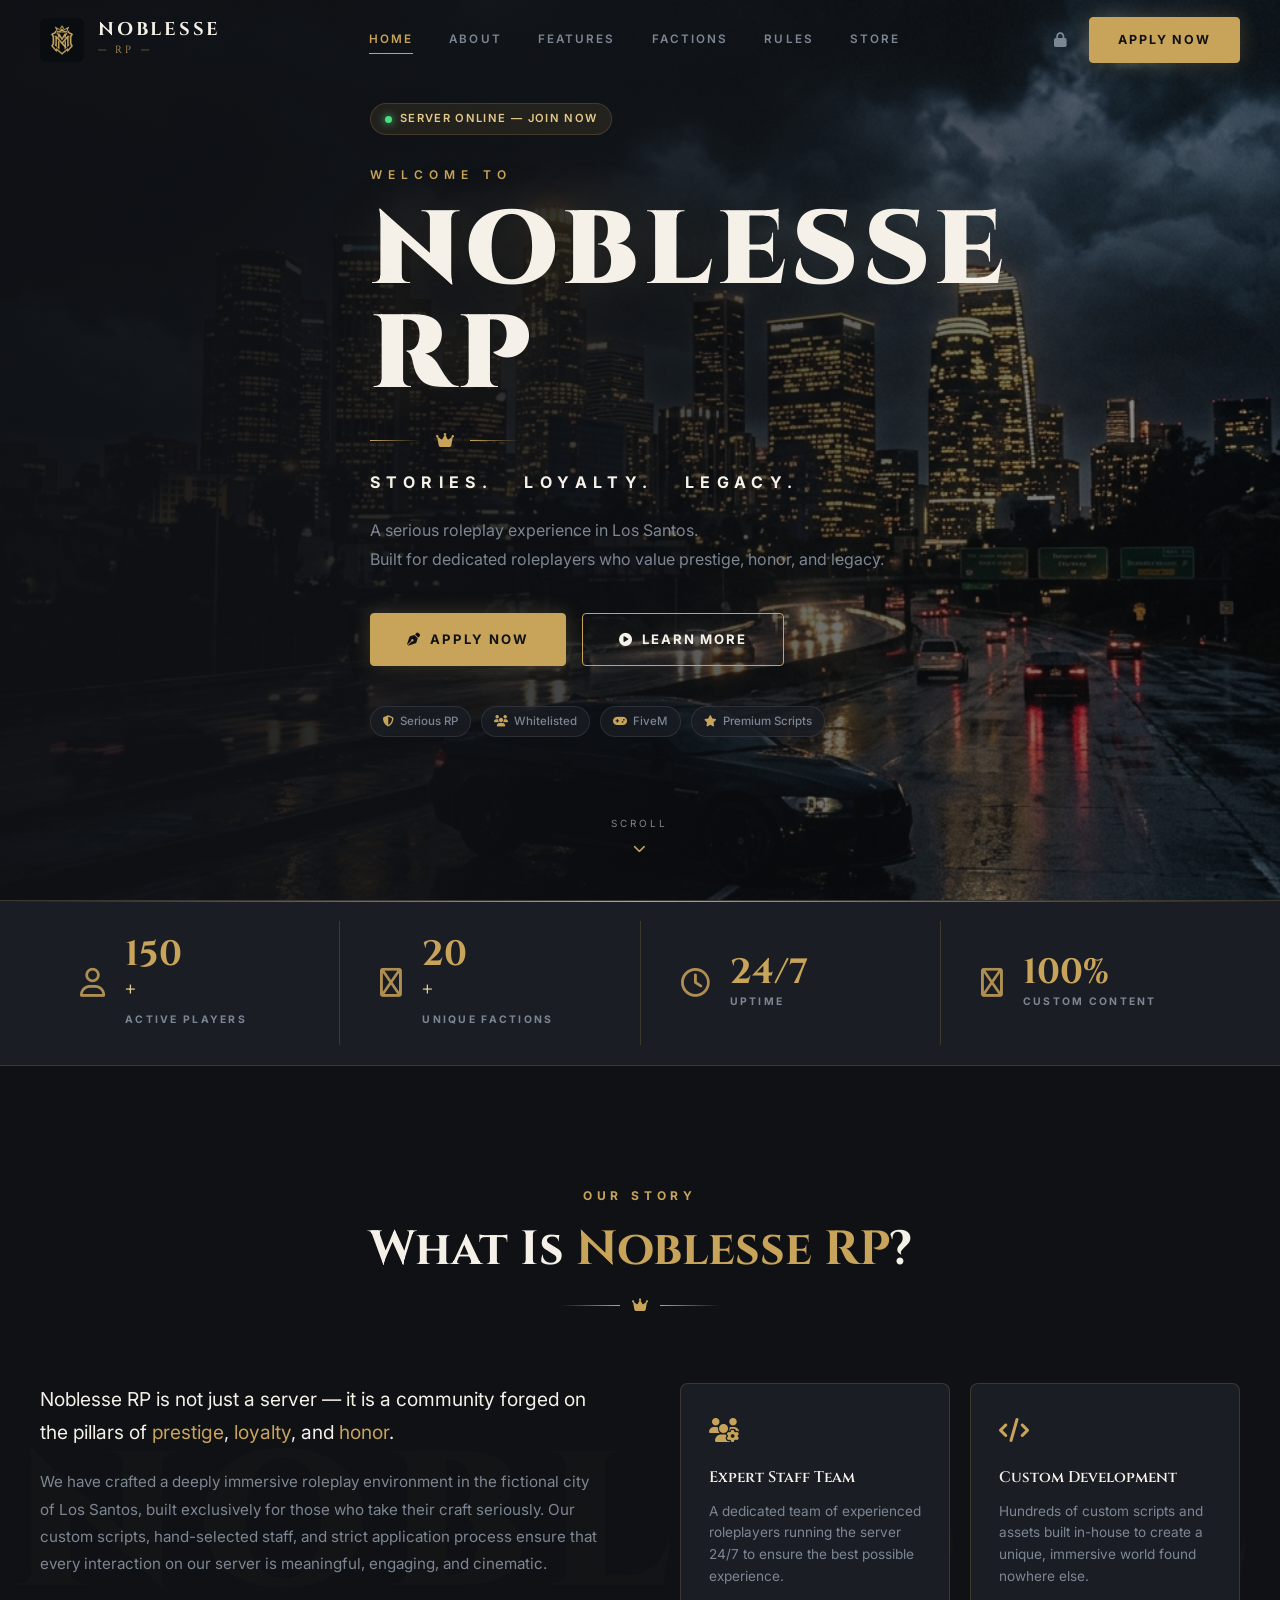
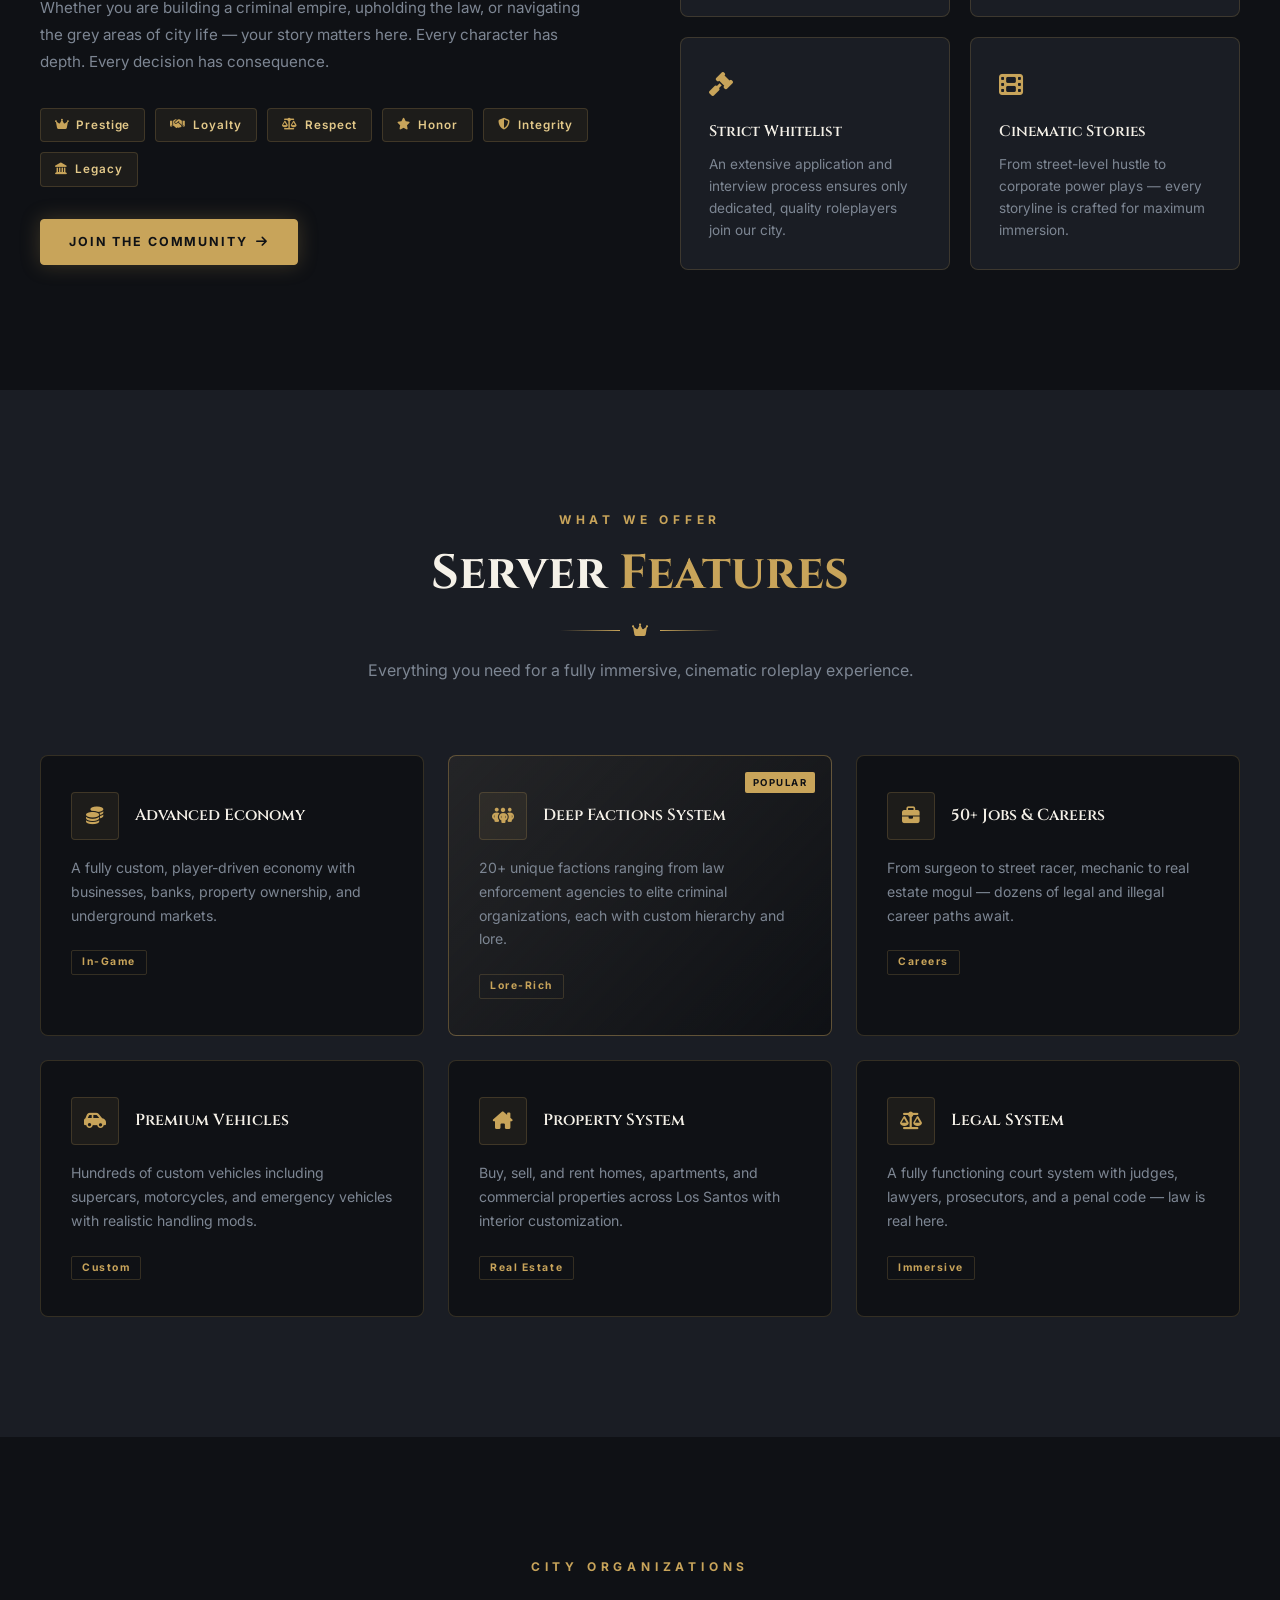
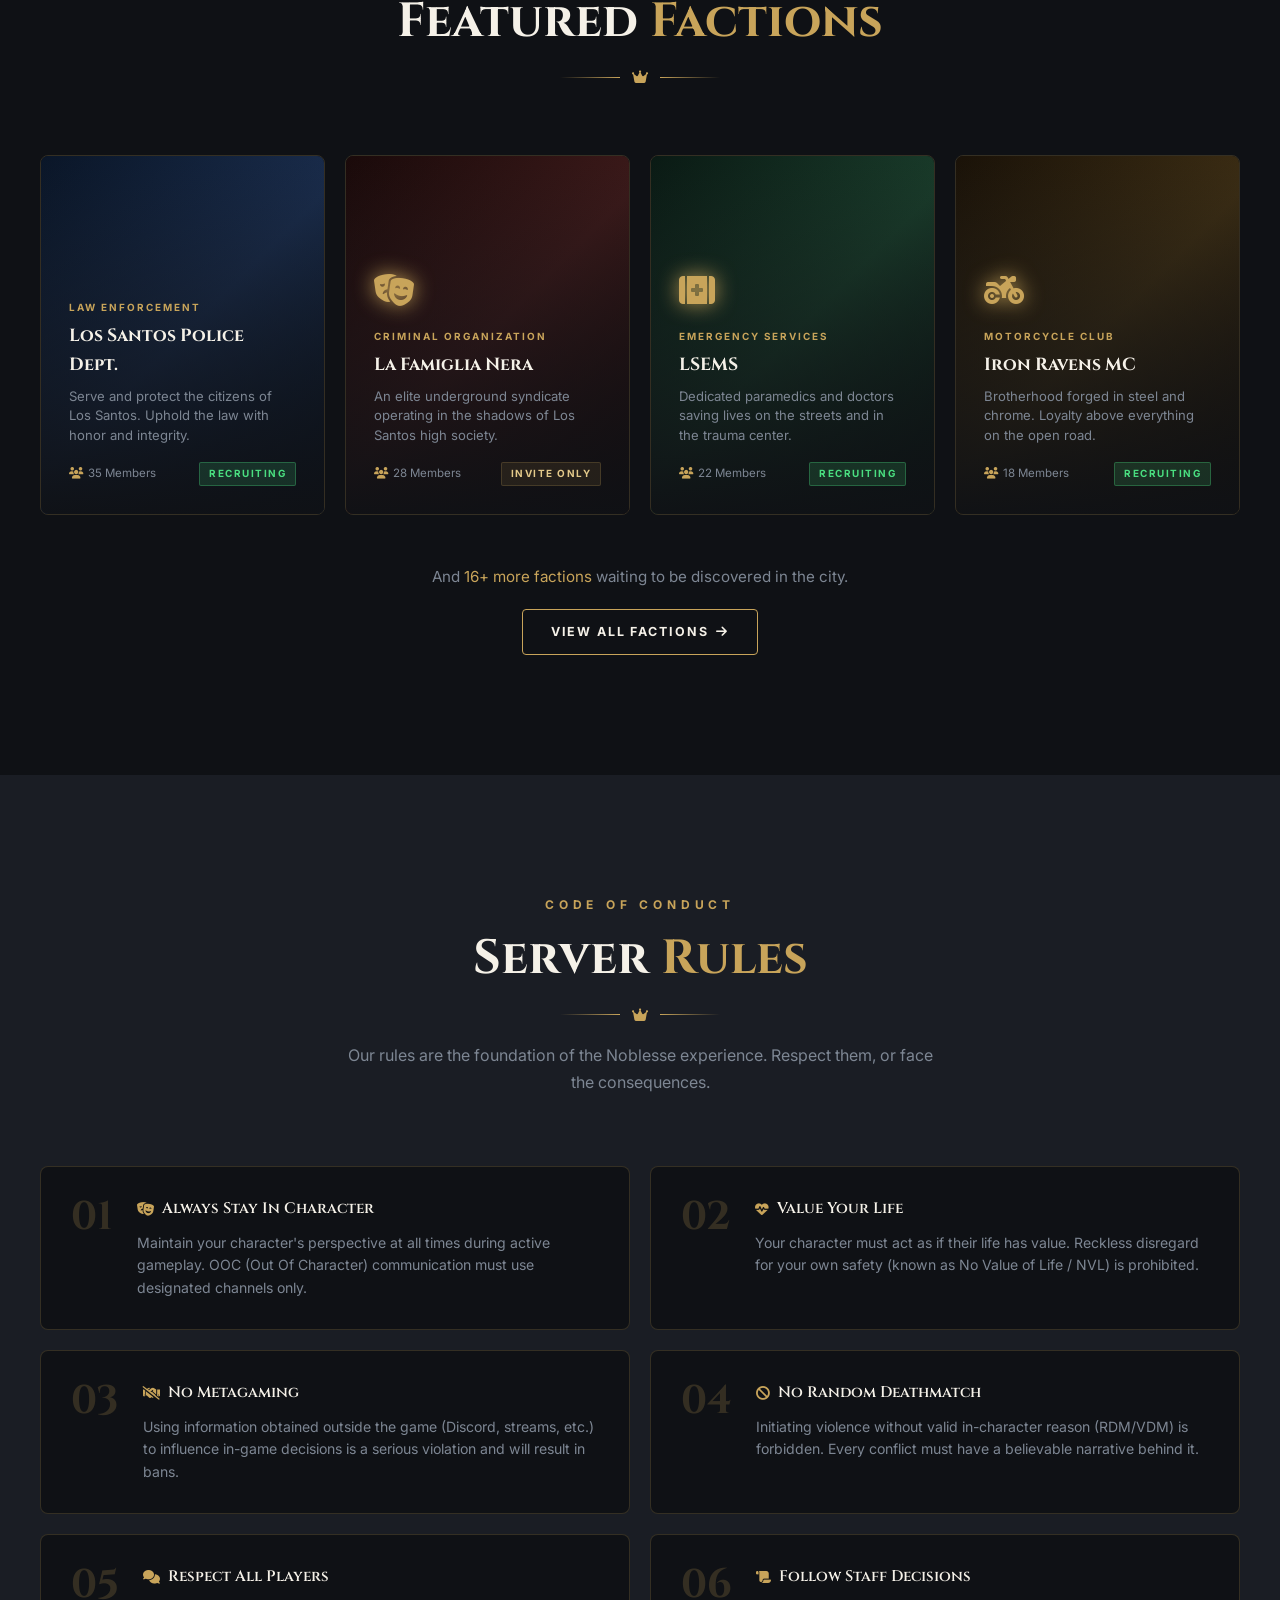
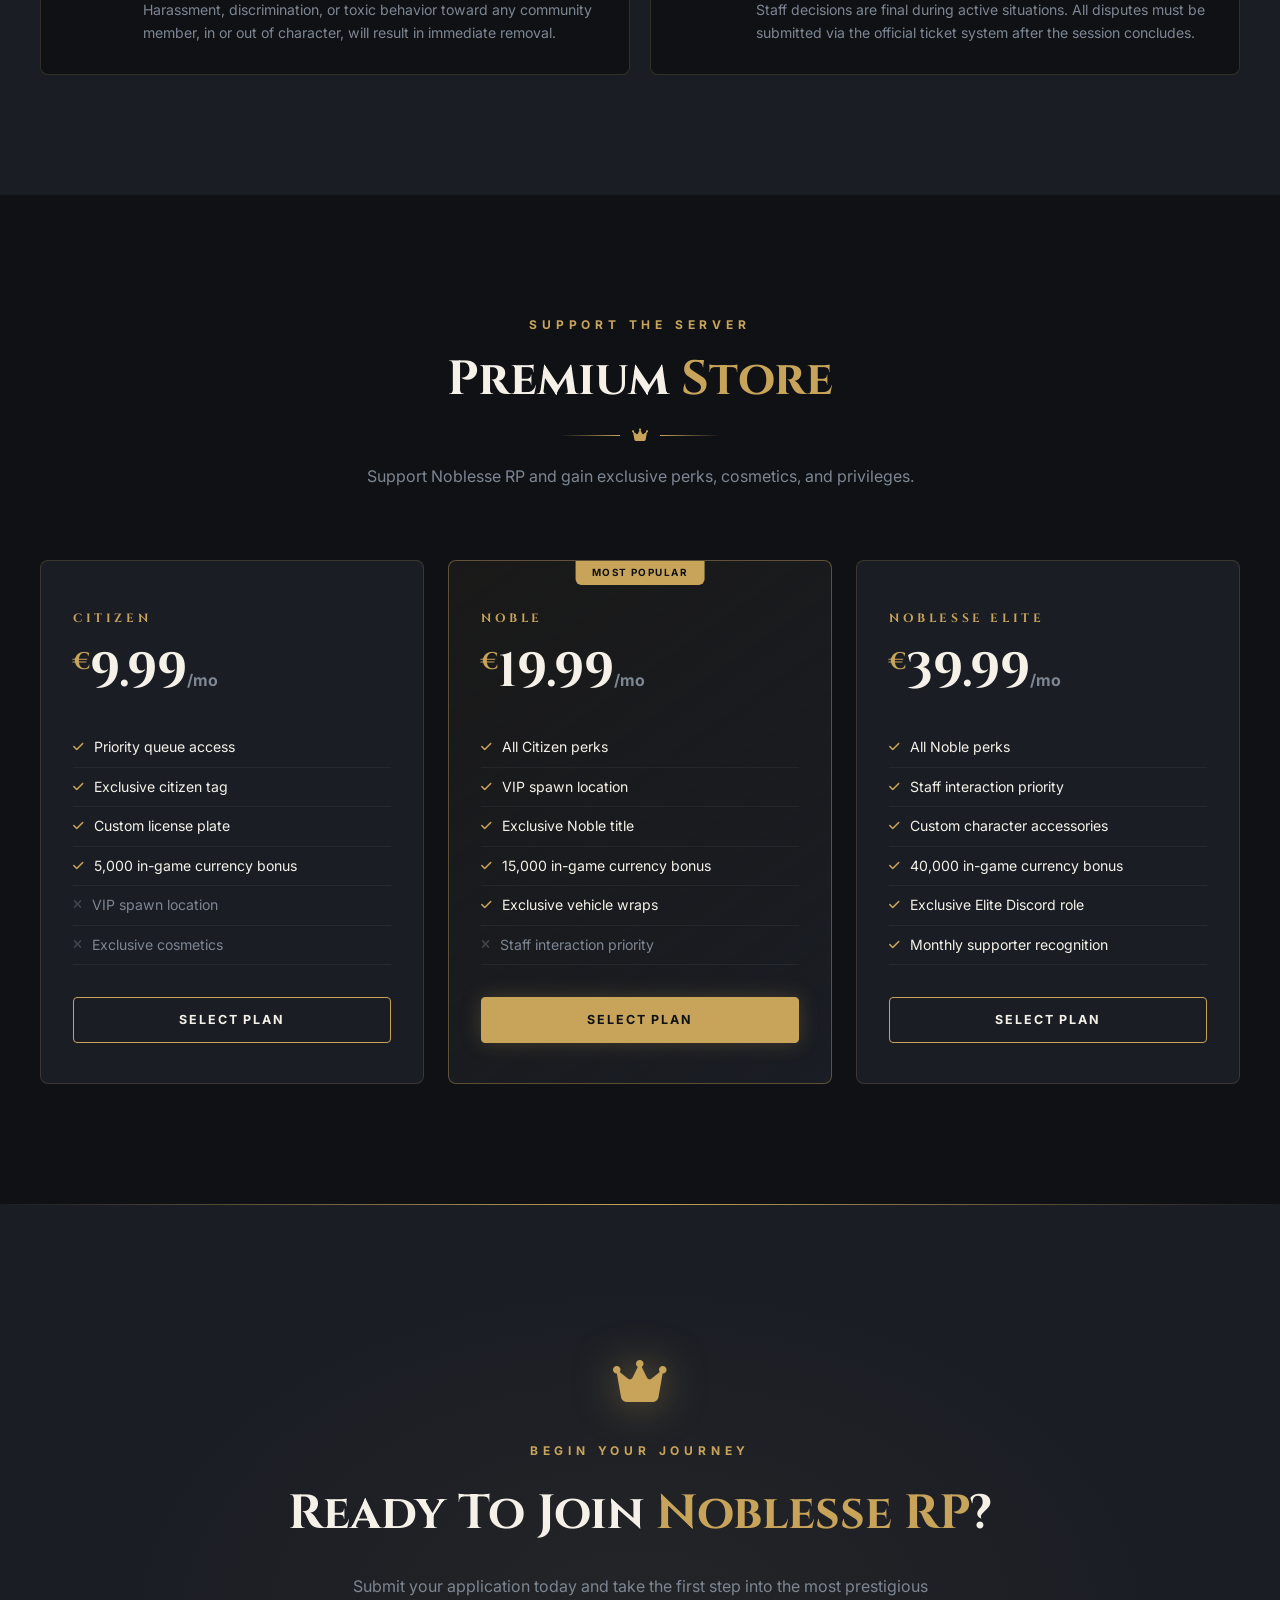
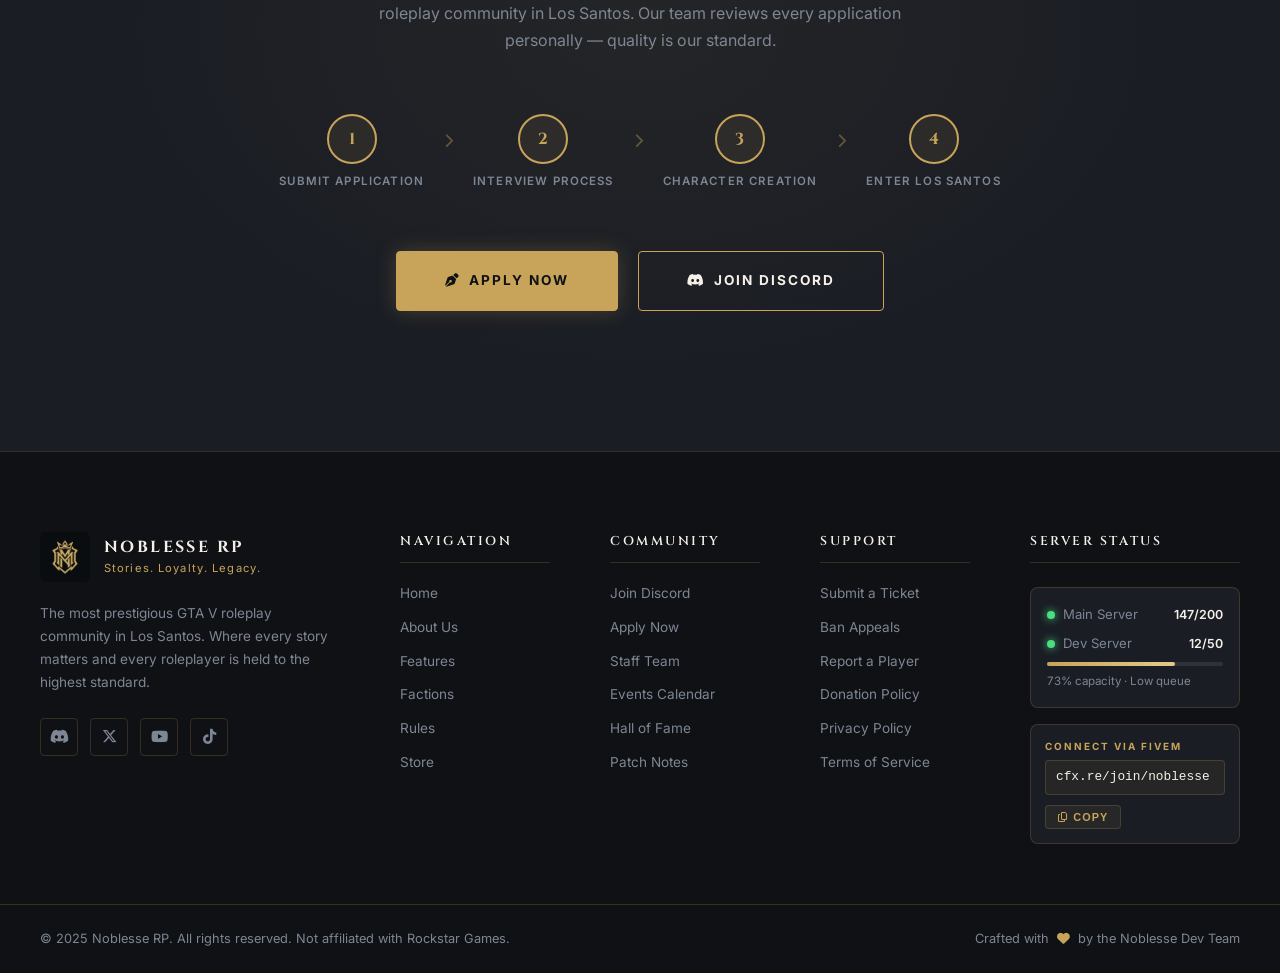
==== commit 81fecf26: "Add real NOBLESSE RP logo to navbar, footer, admin panel and login screen" ====
--- a/index.html
+++ b/index.html
@@ -27,10 +27,7 @@
       <!-- Logo -->
       <a href="index.html" class="nav-logo" id="home-logo">
         <div class="logo-icon">
-          <svg viewBox="0 0 60 60" fill="none" xmlns="http://www.w3.org/2000/svg">
-            <polygon points="30,2 58,16 58,44 30,58 2,44 2,16" stroke="#C8A45A" stroke-width="2" fill="none"/>
-            <text x="50%" y="54%" dominant-baseline="middle" text-anchor="middle" font-family="Cinzel" font-size="22" font-weight="700" fill="#C8A45A">N</text>
-          </svg>
+          <img src="logo.png" alt="NOBLESSE RP Logo" class="logo-img" />
         </div>
         <div class="logo-text">
           <span class="logo-main">NOBLESSE</span>
@@ -519,10 +516,7 @@
       <div class="footer-container">
         <div class="footer-brand">
           <div class="footer-logo">
-            <svg viewBox="0 0 60 60" fill="none" xmlns="http://www.w3.org/2000/svg" width="50">
-              <polygon points="30,2 58,16 58,44 30,58 2,44 2,16" stroke="#C8A45A" stroke-width="2" fill="none"/>
-              <text x="50%" y="54%" dominant-baseline="middle" text-anchor="middle" font-family="Cinzel" font-size="22" font-weight="700" fill="#C8A45A">N</text>
-            </svg>
+          <img src="logo.png" alt="NOBLESSE RP Logo" class="logo-img" style="width:50px;height:50px;object-fit:contain;" />
             <div>
               <span class="footer-logo-main">NOBLESSE RP</span>
               <span class="footer-logo-sub">Stories. Loyalty. Legacy.</span>
--- a/style.css
+++ b/style.css
@@ -32,6 +32,20 @@
 /* ===== RESET & BASE ===== */
 *, *::before, *::after { box-sizing: border-box; margin: 0; padding: 0; }
 
+/* Logo image sizing */
+.logo-img {
+  width: 44px;
+  height: 44px;
+  object-fit: contain;
+  transition: filter 0.3s ease, transform 0.3s ease;
+  border-radius: 6px;
+}
+.nav-logo:hover .logo-img {
+  filter: drop-shadow(0 0 10px rgba(200,164,90,0.6));
+  transform: scale(1.05);
+}
+
+
 html {
   scroll-behavior: smooth;
   scrollbar-width: thin;
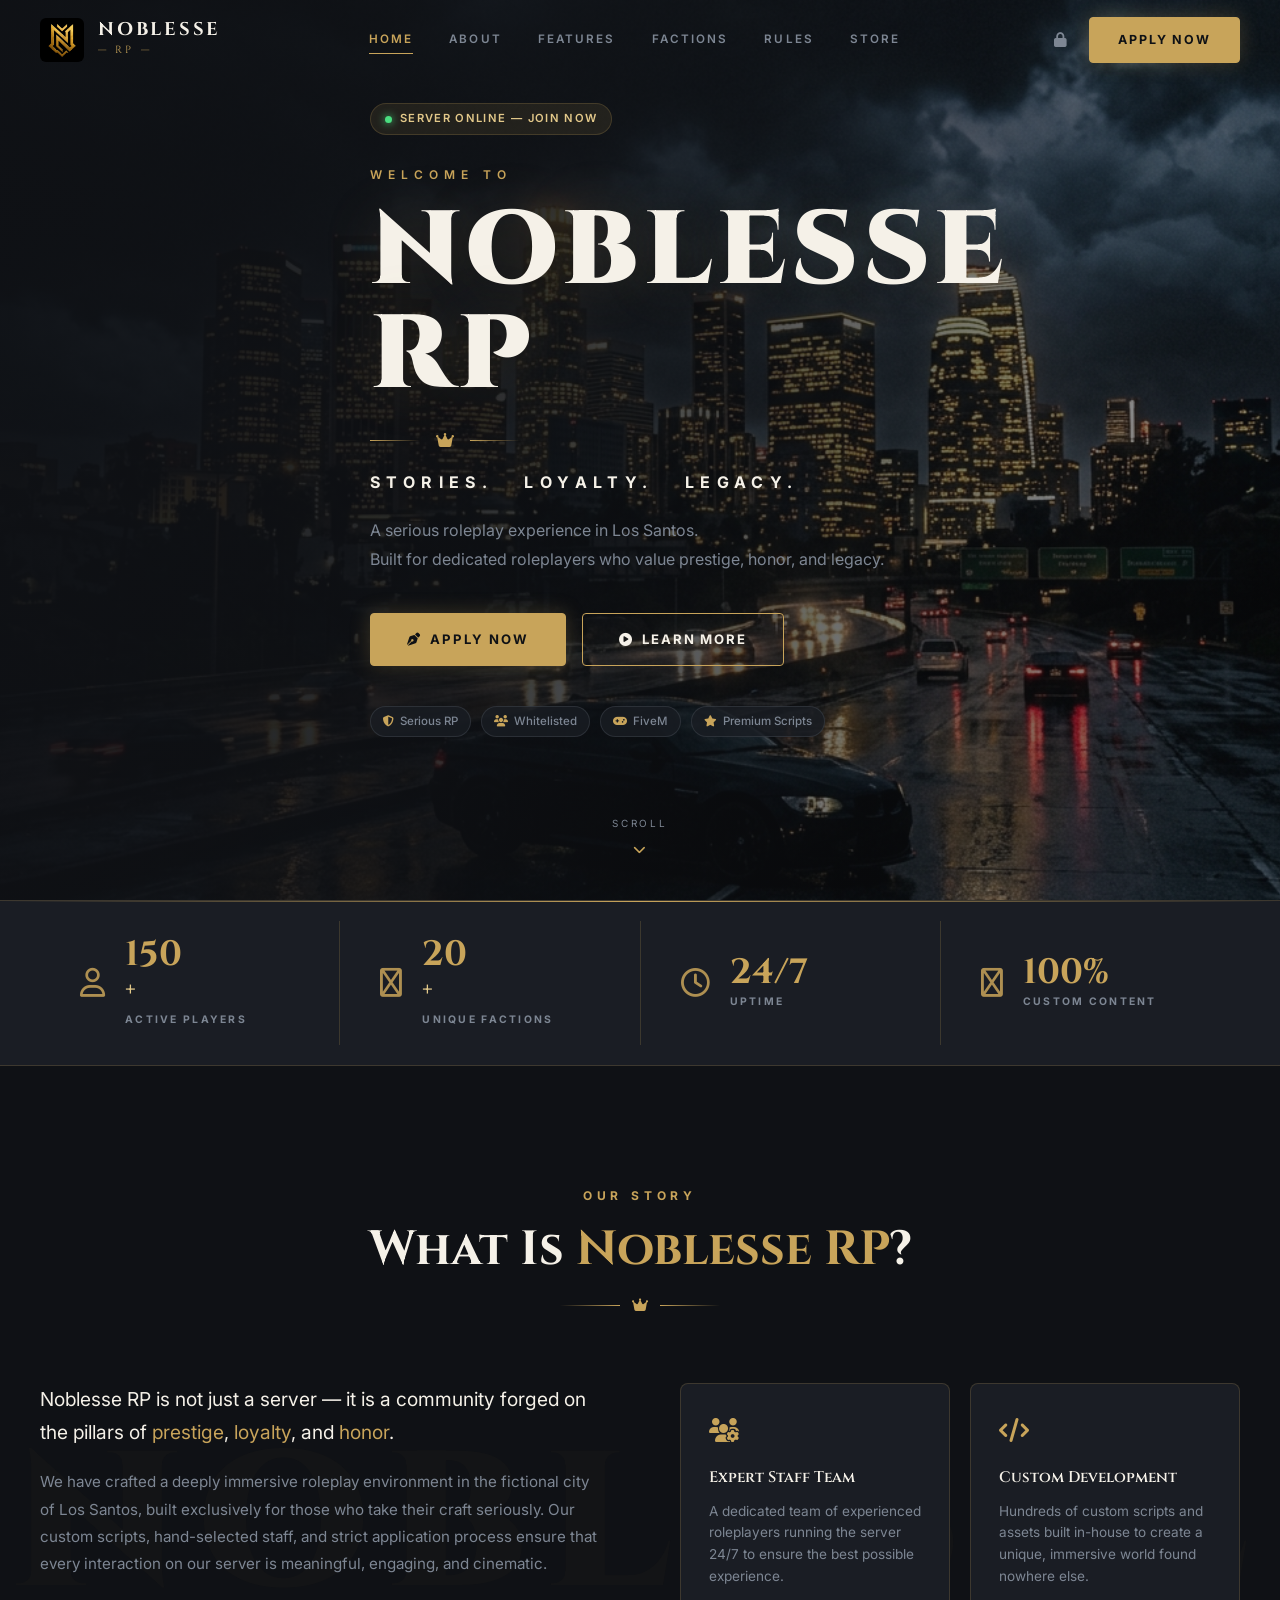
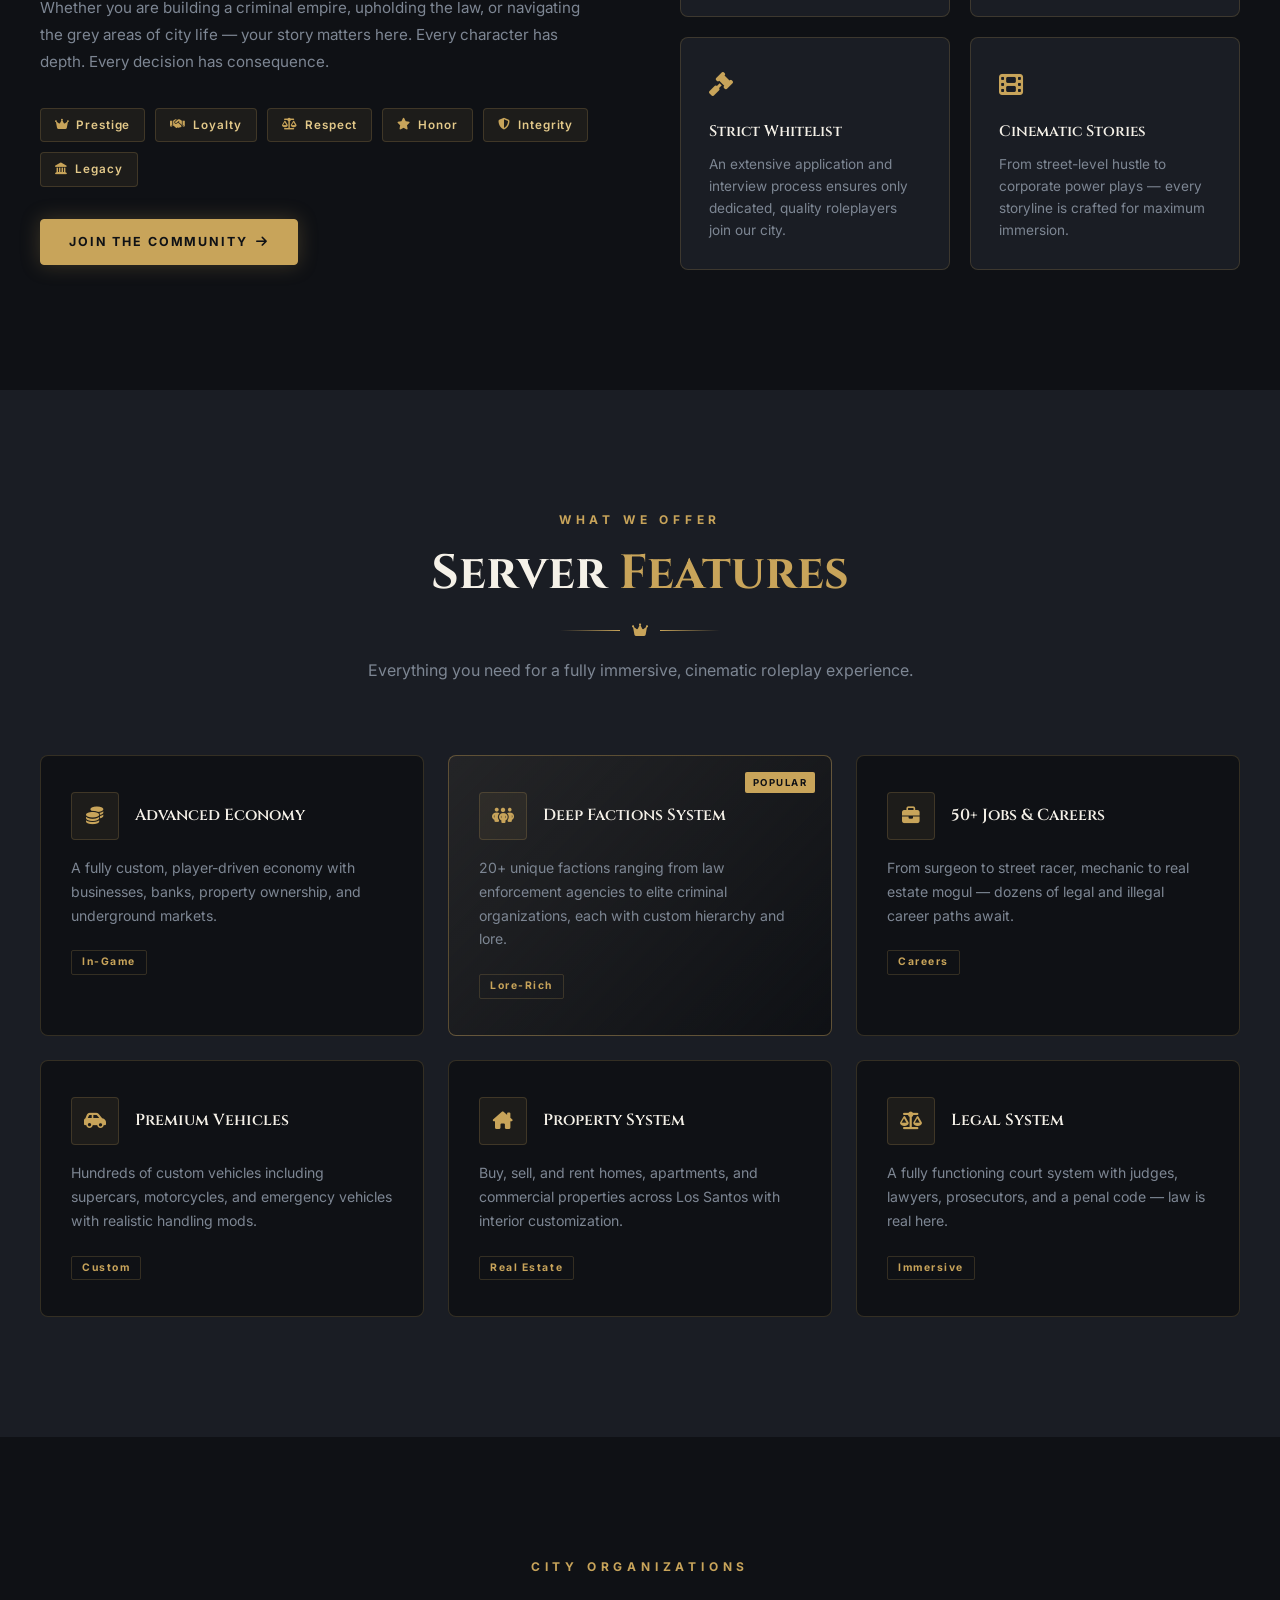
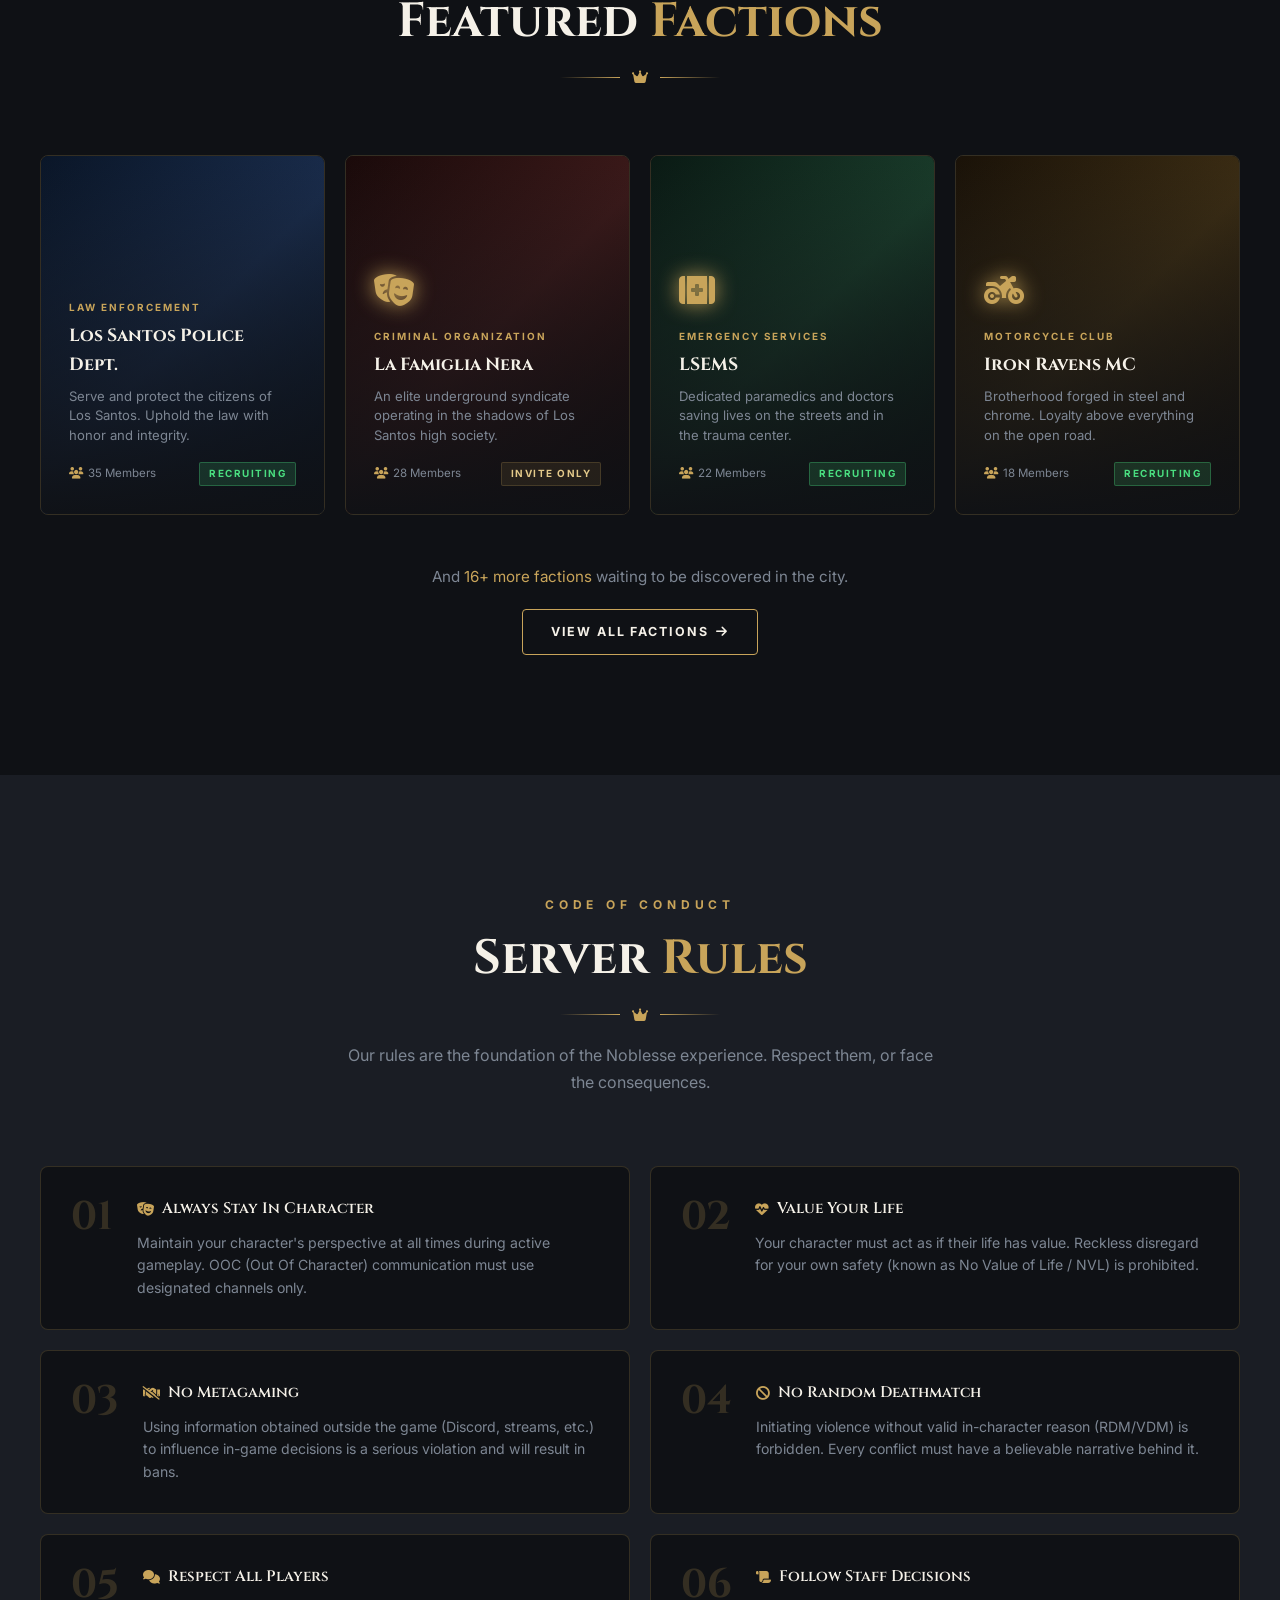
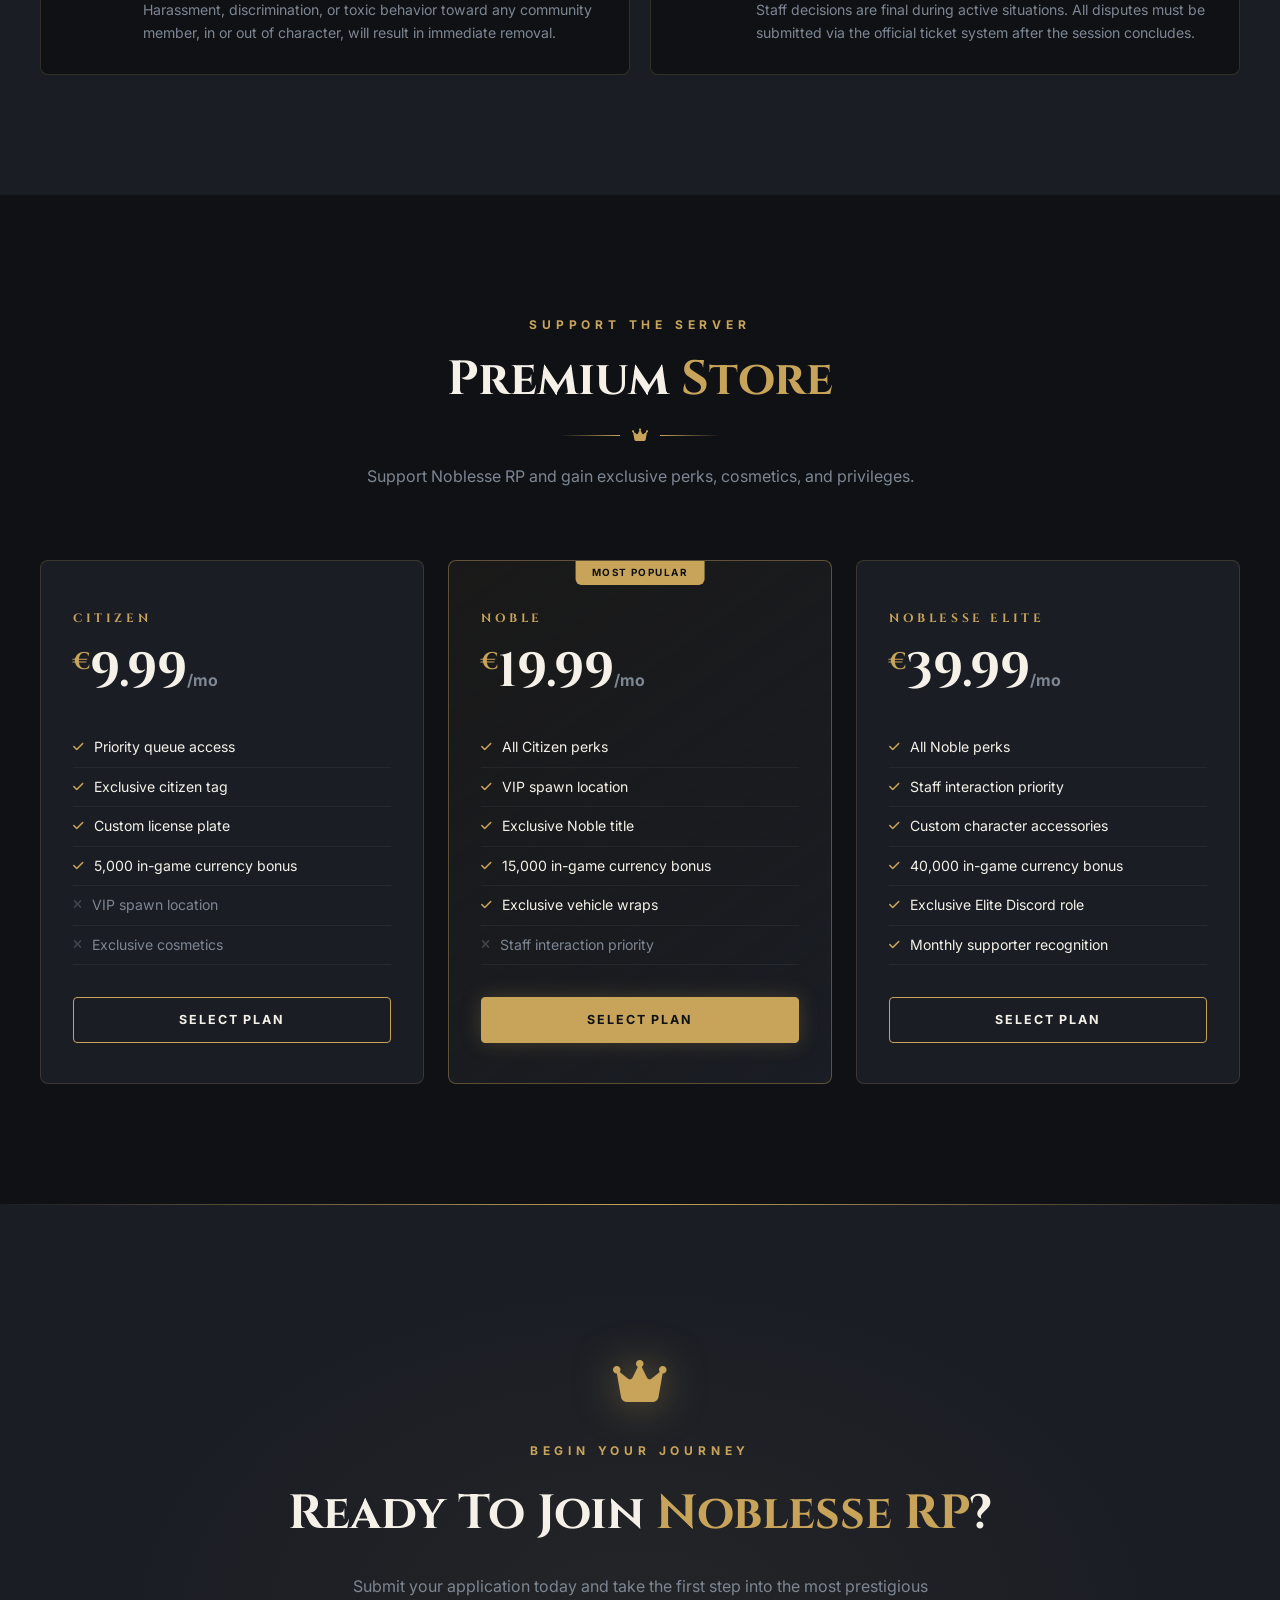
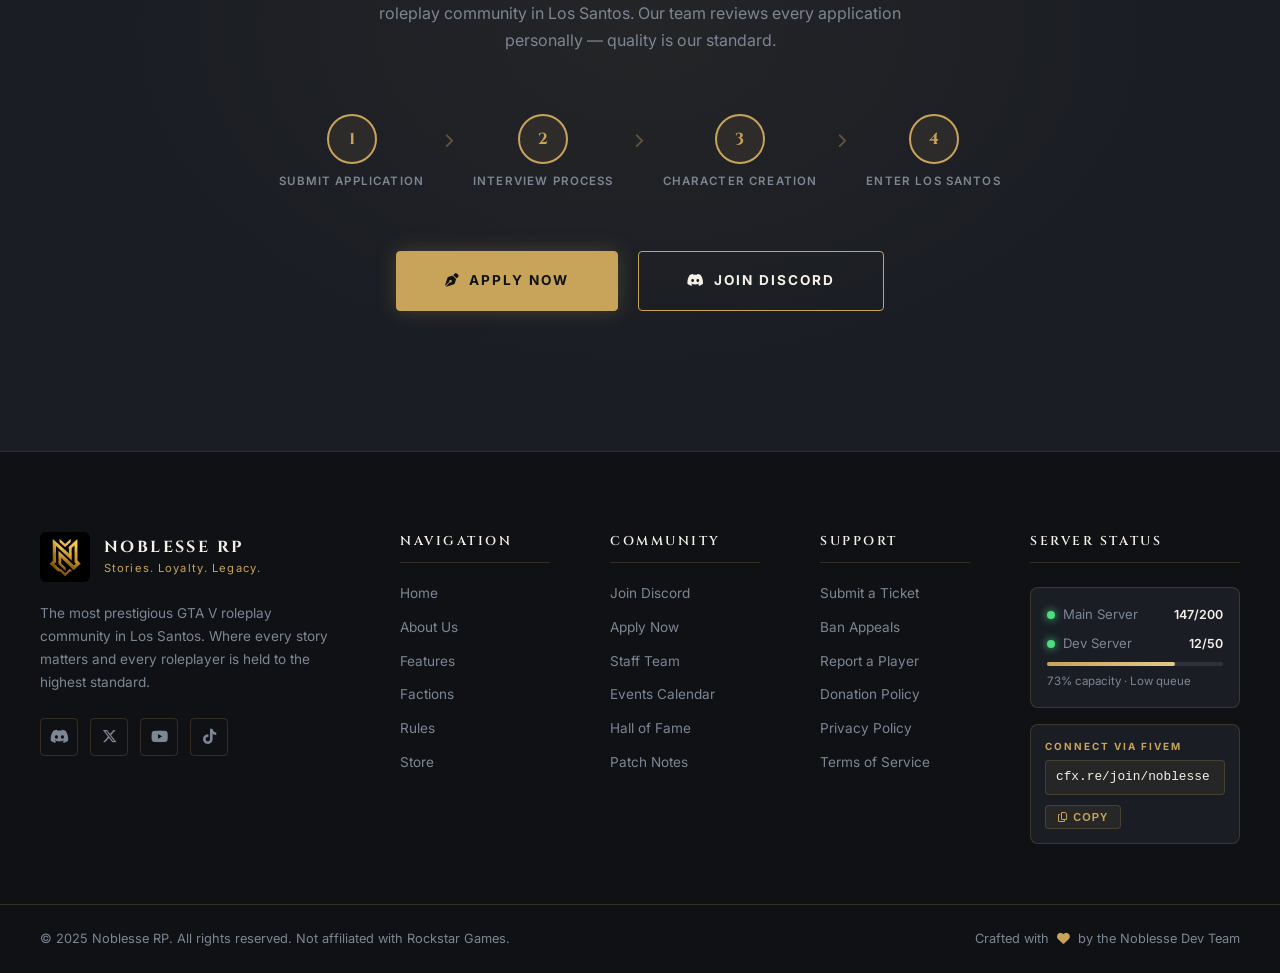
==== commit ca232105: "Add full multi-step application system (apply.html)" ====
--- a/index.html
+++ b/index.html
@@ -50,7 +50,7 @@
         <a href="admin.html" class="nav-admin-link" id="nav-admin-link" title="Admin Panel">
           <i class="fa-solid fa-lock"></i>
         </a>
-        <a href="#apply" class="btn btn-primary" id="nav-apply-btn">APPLY NOW</a>
+        <a href="apply.html" class="btn btn-primary" id="nav-apply-btn">APPLY NOW</a>
       </div>
 
       <!-- Hamburger -->
@@ -89,7 +89,7 @@
       </p>
 
       <div class="hero-buttons">
-        <a href="#apply" class="btn btn-primary btn-lg" id="hero-apply-btn">
+        <a href="apply.html" class="btn btn-primary btn-lg" id="hero-apply-btn">
           <i class="fa-solid fa-pen-nib"></i>
           APPLY NOW
         </a>
@@ -181,7 +181,7 @@
             <div class="value-chip" id="val-integrity"><i class="fa-solid fa-shield-halved"></i> Integrity</div>
             <div class="value-chip" id="val-legacy"><i class="fa-solid fa-landmark"></i> Legacy</div>
           </div>
-          <a href="#apply" class="btn btn-primary" id="about-apply-btn">JOIN THE COMMUNITY <i class="fa-solid fa-arrow-right"></i></a>
+          <a href="apply.html" class="btn btn-primary" id="about-apply-btn">JOIN THE COMMUNITY <i class="fa-solid fa-arrow-right"></i></a>
         </div>
 
         <div class="about-cards">
@@ -348,7 +348,7 @@
 
       <div class="factions-cta">
         <p>And <span class="gold-text">16+ more factions</span> waiting to be discovered in the city.</p>
-        <a href="#apply" class="btn btn-outline" id="factions-apply-btn">VIEW ALL FACTIONS <i class="fa-solid fa-arrow-right"></i></a>
+        <a href="apply.html" class="btn btn-outline" id="factions-apply-btn">VIEW ALL FACTIONS <i class="fa-solid fa-arrow-right"></i></a>
       </div>
     </div>
   </section>
